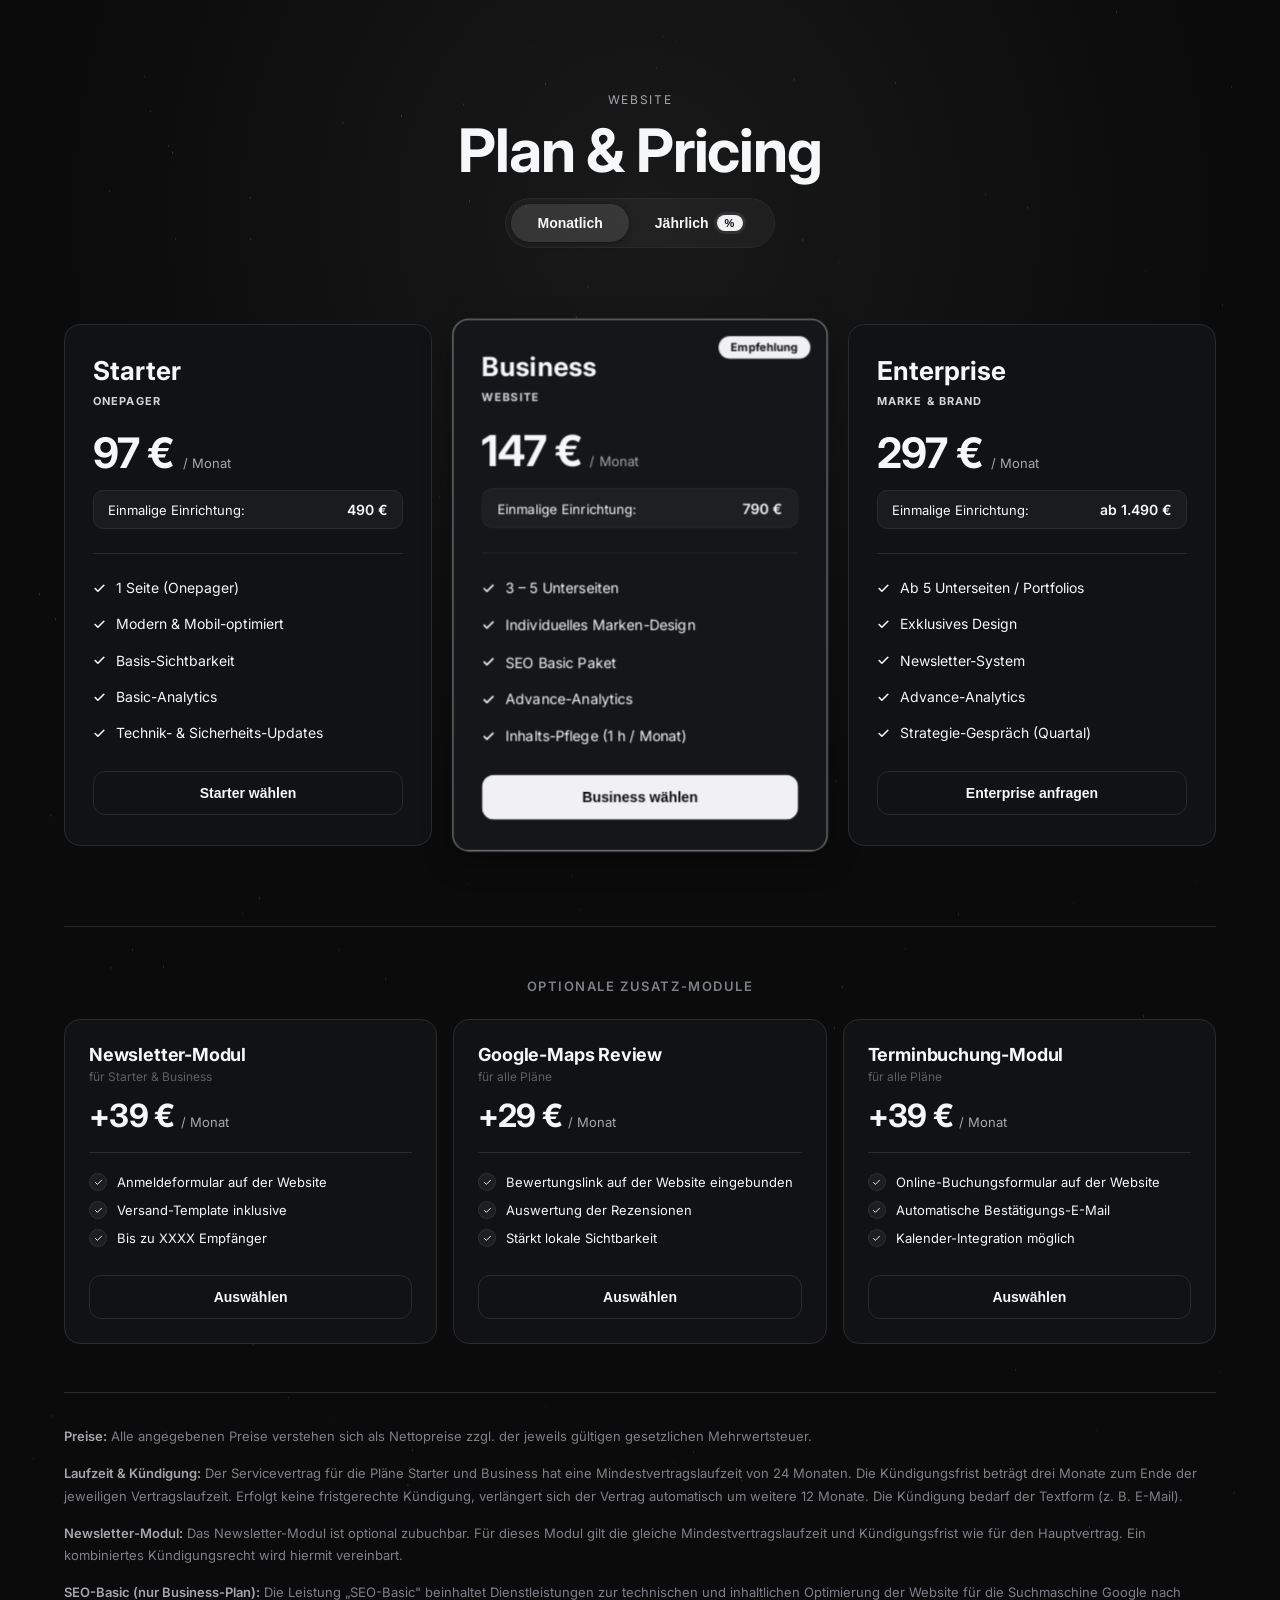
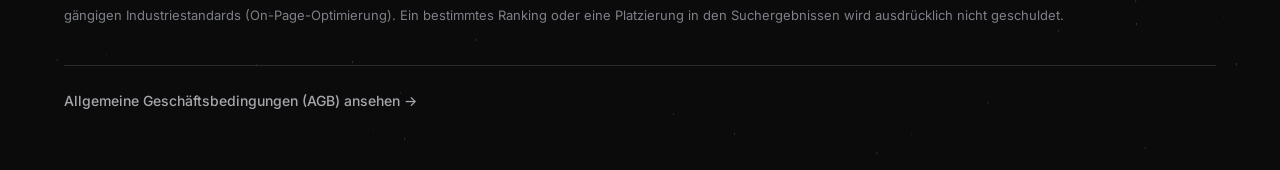
==== index.html @ 1e6f7381 "Preise auf 97/147/297 EUR angepasst (Jaehrlich = x11)" ====
<!DOCTYPE html>
<html lang="de">

<head>
  <meta charset="UTF-8" />
  <meta name="viewport" content="width=device-width, initial-scale=1.0" />
  <title>Occto – Pricing</title>
  <link rel="preconnect" href="https://fonts.googleapis.com">
  <link rel="preconnect" href="https://fonts.gstatic.com" crossorigin>
  <link href="https://fonts.googleapis.com/css2?family=Inter:wght@400;500;600;700&display=swap" rel="stylesheet">
  <style>
    :root {
      --bg: #0b0b0c;
      --text: #f6f7f8;
      --muted: #a6a7ac;
      --border: #2a2a2e;
      --card: #111214;
      --card-muted: #0f1012;
      --card-pop: #15161a;
      --accent-line: #27272a;
      --glow: rgba(255, 255, 255, 0.08);
      --btn-primary-bg: #f1f1f3;
      --btn-primary-fg: #0c0c0d;
      --btn-ghost-border: #2a2a2e;
      --btn-ghost-hover: rgba(255, 255, 255, 0.04);
    }

    * {
      box-sizing: border-box
    }

    html,
    body {
      margin: 0;
      min-height: 100%;
      background: var(--bg);
      color: var(--text);
      font-family: "Inter", -apple-system, BlinkMacSystemFont, sans-serif;
      overflow-x: hidden;
      scrollbar-gutter: stable both-edges;
      color-scheme: dark
    }

    section[data-locked] {
      position: relative;
      width: 100%;
      min-height: 100vh;
      overflow: hidden
    }

    .vignette {
      position: absolute;
      inset: 0;
      pointer-events: none;
      background: radial-gradient(80% 60% at 50% 12%, rgba(255, 255, 255, .06), transparent 60%)
    }

    .accent-lines {
      position: absolute;
      inset: 0;
      pointer-events: none;
      opacity: .7
    }

    .accent-lines .hline,
    .accent-lines .vline {
      position: absolute;
      background: var(--accent-line);
      animation-fill-mode: forwards
    }

    .accent-lines .hline {
      left: 0;
      right: 0;
      height: 1px;
      transform: scaleX(0);
      transform-origin: 50% 50%
    }

    .accent-lines .vline {
      top: 0;
      bottom: 0;
      width: 1px;
      transform: scaleY(0);
      transform-origin: 50% 0%
    }

    .is-ready .accent-lines .hline:nth-of-type(1) {
      top: 18%;
      animation: drawX .6s ease .08s forwards
    }

    .is-ready .accent-lines .hline:nth-of-type(2) {
      top: 50%;
      animation: drawX .6s ease .16s forwards
    }

    .is-ready .accent-lines .hline:nth-of-type(3) {
      top: 82%;
      animation: drawX .6s ease .24s forwards
    }

    .is-ready .accent-lines .vline:nth-of-type(1) {
      left: 18%;
      animation: drawY .7s ease .20s forwards
    }

    .is-ready .accent-lines .vline:nth-of-type(2) {
      left: 50%;
      animation: drawY .7s ease .28s forwards
    }

    .is-ready .accent-lines .vline:nth-of-type(3) {
      left: 82%;
      animation: drawY .7s ease .36s forwards
    }

    @keyframes drawX {
      to {
        transform: scaleX(1)
      }
    }

    @keyframes drawY {
      to {
        transform: scaleY(1)
      }
    }

    canvas.particles {
      position: absolute;
      inset: 0;
      width: 100%;
      height: 100%;
      opacity: .5;
      pointer-events: none
    }

    .container {
      position: relative;
      max-width: 1200px;
      margin: 0 auto;
      padding: 80px 24px 60px
    }

    .head {
      text-align: center;
      max-width: 760px;
      margin: 0 auto 48px
    }

    .kicker,
    .title,
    .subtitle,
    .toggle-wrap {
      opacity: 0;
      transform: translateY(8px)
    }

    .is-ready .kicker {
      animation: kIn .5s ease .08s forwards;
      letter-spacing: .22em
    }

    .is-ready .title {
      animation: tIn .6s cubic-bezier(.22, 1, .36, 1) .16s forwards
    }

    .is-ready .subtitle {
      animation: sIn .6s ease .26s forwards
    }

    .is-ready .toggle-wrap {
      animation: sIn .6s ease .32s forwards
    }

    @keyframes kIn {
      to {
        opacity: .9;
        transform: none;
        letter-spacing: .14em
      }
    }

    @keyframes tIn {
      to {
        opacity: 1;
        transform: none
      }
    }

    @keyframes sIn {
      to {
        opacity: 1;
        transform: none
      }
    }

    .kicker {
      font-size: 12px;
      text-transform: uppercase;
      letter-spacing: .14em;
      color: #b5b6bb;
      margin-bottom: 12px
    }

    .title {
      font-size: clamp(36px, 5vw, 60px);
      font-weight: 700;
      letter-spacing: -.02em;
      line-height: 1.05;
      margin: 0 0 16px
    }

    .title-dim {
      color: #4a4b52
    }

    .subtitle {
      font-size: 18px;
      color: var(--muted);
      margin: 0 0 24px
    }

    /* Toggle group with savings hint */
    .toggle-group {
      display: inline-flex;
      flex-direction: column;
      align-items: center;
      gap: 10px
    }

    .toggle {
      display: inline-flex;
      align-items: center;
      border-radius: 9999px;
      padding: 5px;
      background: rgba(255, 255, 255, .04);
      border: 1px solid var(--border);
      position: relative
    }

    .toggle button {
      position: relative;
      padding: 11px 26px;
      border-radius: 9999px;
      font-size: 14px;
      font-weight: 600;
      border: 0;
      cursor: pointer;
      color: var(--text);
      background: transparent;
      transition: background .2s ease, color .2s ease, box-shadow .2s ease;
      display: inline-flex;
      align-items: center;
      gap: 8px
    }

    .toggle button.active {
      background: rgba(255, 255, 255, .10);
      color: var(--text);
      box-shadow: 0 1px 6px rgba(0, 0, 0, .35)
    }

    .toggle button .save-pill {
      display: inline-flex;
      align-items: center;
      gap: 4px;
      background: #f1f1f3;
      color: #0c0c0d;
      border-radius: 9999px;
      padding: 2px 8px;
      font-size: 11px;
      font-weight: 700;
      letter-spacing: .02em;
      box-shadow: 0 0 0 3px rgba(255, 255, 255, .08)
    }

    .save-line {
      font-size: 13px;
      color: #b5b6bb;
      min-height: 18px;
      transition: opacity .2s
    }

    .save-line b {
      color: #f6f7f8;
      font-weight: 700
    }

    .grid {
      display: grid;
      grid-template-columns: 1fr;
      gap: 24px;
      max-width: 1200px;
      margin: 0 auto
    }

    @media(min-width:900px) {
      .grid {
        grid-template-columns: repeat(3, 1fr)
      }
    }

    .card {
      position: relative;
      background: var(--card);
      border: 1px solid var(--border);
      border-radius: 16px;
      padding: 30px 28px;
      opacity: 0;
      transform: translateY(12px);
      display: flex;
      flex-direction: column
    }

    .is-ready .card {
      animation: fadeUp .6s ease forwards
    }

    @keyframes fadeUp {
      to {
        opacity: 1;
        transform: translateY(0)
      }
    }

    .card.pop {
      background: var(--card-pop);
      border-color: rgba(255, 255, 255, .55);
      transform: scale(1.02);
      box-shadow: 0 10px 30px rgba(0, 0, 0, .35);
      backdrop-filter: blur(6px);
      transition: transform .2s ease, border-color .2s ease, box-shadow .2s ease
    }

    .card.pop:hover {
      transform: scale(1.05);
      border-color: rgba(255, 255, 255, .8);
      box-shadow: 0 20px 56px rgba(0, 0, 0, .5), 0 0 0 1px rgba(255, 255, 255, .08)
    }

    .card.pop.is-anim {
      animation: fadeUpPop .6s ease forwards
    }

    @keyframes fadeUpPop {
      to {
        opacity: 1;
        transform: translateY(0) scale(1.02)
      }
    }

    .badge {
      position: absolute;
      top: 16px;
      right: 16px;
      background: #f1f1f3;
      border: none;
      border-radius: 9999px;
      padding: 4px 12px;
      font-size: 11px;
      font-weight: 700;
      color: #0c0c0d;
      display: flex;
      align-items: center;
      gap: 6px
    }

    .badge .dot {
      display: inline-block;
      width: 5px;
      height: 5px;
      border-radius: 50%;
      background: #0c0c0d;
      opacity: .5;
      animation: pulse 1.6s infinite
    }

    @keyframes pulse {
      50% {
        opacity: .4
      }
    }

    .plan-name {
      font-size: 26px;
      font-weight: 700;
      margin: 0 0 8px;
      color: var(--text)
    }

    .plan-concept {
      display: inline-block;
      font-size: 11px;
      font-weight: 700;
      text-transform: uppercase;
      letter-spacing: .1em;
      color: #d4d5da;
      margin: 0 0 24px
    }

    .price-row {
      display: flex;
      align-items: baseline;
      gap: 8px;
      flex-wrap: wrap
    }

    .price {
      font-size: 42px;
      font-weight: 700;
      color: var(--text);
      line-height: 1;
      letter-spacing: -.02em
    }

    .price-unit {
      font-size: 13px;
      color: var(--muted)
    }

    .savings {
      display: inline-flex;
      align-items: center;
      gap: 7px;
      font-size: 12px;
      font-weight: 700;
      color: #e6e7ea;
      background: rgba(255, 255, 255, .06);
      border: 1px solid rgba(255, 255, 255, .12);
      border-radius: 9999px;
      padding: 0 12px;
      height: 0;
      overflow: hidden;
      margin-top: 0;
      opacity: 0;
      letter-spacing: .01em;
      transition: opacity .25s ease, height .25s ease, margin-top .25s ease, padding .25s ease
    }

    .savings.show {
      height: 30px;
      margin-top: 10px;
      padding: 5px 12px;
      opacity: 1
    }

    .savings .savings-dot {
      width: 5px;
      height: 5px;
      border-radius: 50%;
      background: rgba(255, 255, 255, .6);
      flex-shrink: 0
    }

    .setup {
      margin-top: 14px;
      display: inline-flex;
      align-items: center;
      justify-content: space-between;
      width: 100%;
      background: rgba(255, 255, 255, .04);
      border: 1px solid var(--border);
      border-radius: 10px;
      padding: 10px 14px;
      font-size: 13px;
      color: var(--text)
    }

    .setup b {
      color: var(--text);
      font-weight: 600;
      font-size: 14px
    }

    .divider {
      height: 1px;
      background: var(--border);
      margin: 24px 0
    }

    /* Cleaner, more readable bullets */
    .feat {
      list-style: none;
      padding: 0;
      margin: 0 0 28px;
      display: flex;
      flex-direction: column;
      gap: 16px
    }

    .feat li {
      display: flex;
      align-items: center;
      gap: 10px
    }

    .feat .check {
      display: inline-flex;
      align-items: center;
      justify-content: center;
      color: #f6f7f8;
      flex-shrink: 0
    }

    .feat .check svg {
      width: 13px;
      height: 13px
    }

    .feat .label {
      display: none
    }

    .feat .value {
      font-size: 14px;
      line-height: 1.45;
      color: var(--text);
      font-weight: 400
    }

    .btn {
      display: inline-flex;
      align-items: center;
      justify-content: center;
      gap: 8px;
      width: 100%;
      padding: 13px 18px;
      border-radius: 12px;
      font-weight: 600;
      font-size: 14px;
      cursor: pointer;
      transition: filter .15s ease, background .2s ease, transform .15s ease;
      border: 1px solid transparent;
      text-decoration: none;
      margin-top: auto
    }

    .btn-primary {
      background: var(--btn-primary-bg);
      color: var(--btn-primary-fg)
    }

    .btn-primary:hover {
      filter: brightness(.95)
    }

    .btn-ghost {
      background: transparent;
      color: var(--text);
      border-color: var(--btn-ghost-border)
    }

    .btn-ghost:hover {
      background: var(--btn-ghost-hover)
    }

    .btn:active {
      transform: translateY(1px)
    }

    .section-divider {
      border: none;
      border-top: 1px solid var(--border);
      margin: 80px 0 0
    }

    /* Add-ons */
    .addons {
      margin-top: 48px
    }

    .addons-header {
      text-align: center;
      margin-bottom: 24px
    }

    .addons-eyebrow {
      display: inline-flex;
      align-items: center;
      gap: 6px;
      font-size: 13px;
      text-transform: uppercase;
      letter-spacing: .12em;
      color: #7e8087;
      font-weight: 600
    }

    .addons-eyebrow .pulse {
      width: 4px;
      height: 4px;
      border-radius: 9999px;
      background: rgba(255, 255, 255, .4);
      animation: pulse 1.8s infinite
    }

    .addons-grid {
      display: grid;
      grid-template-columns: 1fr;
      gap: 16px
    }

    @media(min-width: 760px) {
      .addons-grid {
        grid-template-columns: repeat(3, 1fr)
      }
    }

    .addon-card {
      background: var(--card);
      border: 1px solid var(--border);
      border-radius: 16px;
      padding: 24px 24px;
      display: flex;
      flex-direction: column
    }

    .addon-name {
      font-size: 18px;
      font-weight: 700;
      letter-spacing: -.01em;
      margin: 0 0 4px;
      color: var(--text)
    }

    .addon-avail {
      font-size: 12px;
      color: #5e5f65;
      margin: 0 0 16px
    }

    .addon-price-row {
      display: flex;
      align-items: baseline;
      gap: 6px
    }

    .addon-amt {
      font-size: 32px;
      font-weight: 700;
      color: var(--text);
      letter-spacing: -.02em;
      line-height: 1
    }

    .addon-per {
      font-size: 13px;
      color: var(--muted)
    }

    .addon-divider {
      height: 1px;
      background: var(--border);
      margin: 20px 0
    }

    .addon-card .btn {
      margin-top: 28px
    }

    .addon-feat {
      list-style: none;
      padding: 0;
      margin: 0;
      display: flex;
      flex-direction: column;
      gap: 10px
    }

    .addon-feat li {
      display: flex;
      align-items: center;
      gap: 10px;
      font-size: 13px;
      color: var(--text)
    }

    .addon-feat li::before {
      content: "";
      display: inline-block;
      width: 16px;
      height: 16px;
      flex-shrink: 0;
      background: rgba(255, 255, 255, .05);
      border: 1px solid rgba(255, 255, 255, .08);
      border-radius: 50%;
      background-image: url("data:image/svg+xml,%3Csvg xmlns='http://www.w3.org/2000/svg' viewBox='0 0 24 24' fill='none' stroke='%23f6f7f8' stroke-width='2.5' stroke-linecap='round' stroke-linejoin='round'%3E%3Cpolyline points='20 6 9 17 4 12'/%3E%3C/svg%3E");
      background-size: 9px;
      background-repeat: no-repeat;
      background-position: center
    }

    .legal {
      margin-top: 48px;
      border-top: 1px solid var(--border);
      padding-top: 32px;
      display: flex;
      flex-direction: column;
      gap: 14px
    }

    .legal p {
      margin: 0;
      font-size: 13px;
      line-height: 1.75;
      color: #7e8087
    }

    .legal p b {
      color: #a6a7ac;
      font-weight: 600
    }

    .legal-footer {
      margin-top: 24px;
      padding-top: 24px;
      border-top: 1px solid var(--border)
    }

    .legal-footer a {
      display: inline-flex;
      align-items: center;
      gap: 6px;
      font-size: 14px;
      font-weight: 500;
      color: #a6a7ac;
      text-decoration: none;
      transition: color .15s ease
    }

    .legal-footer a:hover {
      color: var(--text)
    }

    /* ── Mobile ──────────────────────────────────────────── */
    @media(max-width: 640px) {

      html,
      body {
        scrollbar-gutter: auto
      }

      .container {
        padding: 40px 16px 48px
      }

      .head {
        margin-bottom: 28px
      }

      .title {
        font-size: 32px
      }

      .subtitle {
        font-size: 15px
      }

      .toggle {
        width: 100%
      }

      .toggle button {
        flex: 1;
        justify-content: center;
        padding: 10px 12px;
        font-size: 13px
      }

      .toggle button .save-pill {
        font-size: 10px;
        padding: 2px 6px
      }

      .save-line {
        font-size: 12px
      }

      .accent-lines .vline {
        display: none
      }

      canvas.particles {
        display: none
      }

      .card {
        padding: 22px 18px
      }

      /* Remove scale on mobile – avoids horizontal overflow */
      .card.pop {
        transform: none;
        box-shadow: 0 4px 20px rgba(0, 0, 0, .3)
      }

      .card.pop.is-anim {
        animation-name: fadeUp
      }

      .card.pop:hover {
        transform: none
      }

      .plan-name {
        font-size: 20px
      }

      .price {
        font-size: 34px
      }

      .setup {
        font-size: 12px
      }

      .feat {
        gap: 14px
      }

      .btn {
        padding: 12px 16px;
        font-size: 13px
      }

      .section-divider {
        margin: 56px 0 0
      }

      .addons {
        margin-top: 40px
      }

      .addons-header {
        margin-bottom: 20px
      }

      .addons-eyebrow {
        font-size: 11px
      }

      .addon-card {
        padding: 20px 18px
      }

      .addon-amt {
        font-size: 26px
      }

      .addon-name {
        font-size: 16px
      }

      .addon-feat li {
        font-size: 13px
      }

      .legal {
        margin-top: 40px
      }

      .legal p {
        font-size: 12px;
        line-height: 1.65
      }

      .legal-footer a {
        font-size: 13px
      }
    }
  </style>
</head>

<body>
  <section data-locked id="root">
    <div class="vignette"></div>
    <div class="accent-lines" aria-hidden="true">
    </div>
    <canvas class="particles" id="particles"></canvas>

    <div class="container">
      <div class="head">
        <p class="kicker">Website</p>
        <h1 class="title">Plan &amp; Pricing</h1>
        <div class="toggle-wrap">
          <div class="toggle-group">
            <div class="toggle" role="tablist">
              <button id="btnMonthly" class="active" type="button">Monatlich</button>
              <button id="btnYearly" type="button">
                Jährlich
                <span class="save-pill">%</span>
              </button>
            </div>
            <div class="save-line" id="saveLine">&nbsp;</div>
          </div>
        </div>
      </div>

      <div class="grid" id="grid"></div>

      <hr class="section-divider">

      <div class="addons">
        <div class="addons-header">
          <span class="addons-eyebrow">Optionale Zusatz-Module</span>
        </div>
        <div class="addons-grid">
          <div class="addon-card">
            <h3 class="addon-name">Newsletter-Modul</h3>
            <p class="addon-avail">für Starter &amp; Business</p>
            <div class="addon-price-row">
              <span class="addon-amt">+39 €</span>
              <span class="addon-per">/ Monat</span>
            </div>
            <div class="addon-divider"></div>
            <ul class="addon-feat">
              <li>Anmeldeformular auf der Website</li>
              <li>Versand-Template inklusive</li>
              <li>Bis zu XXXX Empfänger</li>
            </ul>
            <button class="btn btn-ghost" type="button" onclick="window.location.href='mailto:hello@occto.com?subject=Anfrage Newsletter-Modul'">Auswählen</button>
          </div>
          <div class="addon-card">
            <h3 class="addon-name">Google-Maps Review</h3>
            <p class="addon-avail">für alle Pläne</p>
            <div class="addon-price-row">
              <span class="addon-amt">+29 €</span>
              <span class="addon-per">/ Monat</span>
            </div>
            <div class="addon-divider"></div>
            <ul class="addon-feat">
              <li>Bewertungslink auf der Website eingebunden</li>
              <li>Auswertung der Rezensionen</li>
              <li>Stärkt lokale Sichtbarkeit</li>
            </ul>
            <button class="btn btn-ghost" type="button" onclick="window.location.href='mailto:hello@occto.com?subject=Anfrage Google-Maps Review'">Auswählen</button>
          </div>
          <div class="addon-card">
            <h3 class="addon-name">Terminbuchung-Modul</h3>
            <p class="addon-avail">für alle Pläne</p>
            <div class="addon-price-row">
              <span class="addon-amt">+39 €</span>
              <span class="addon-per">/ Monat</span>
            </div>
            <div class="addon-divider"></div>
            <ul class="addon-feat">
              <li>Online-Buchungsformular auf der Website</li>
              <li>Automatische Bestätigungs-E-Mail</li>
              <li>Kalender-Integration möglich</li>
            </ul>
            <button class="btn btn-ghost" type="button" onclick="window.location.href='mailto:hello@occto.com?subject=Anfrage Terminbuchung-Modul'">Auswählen</button>
          </div>
        </div>
      </div>

      <div class="legal">
        <p><b>Preise:</b> Alle angegebenen Preise verstehen sich als Nettopreise zzgl. der jeweils gültigen gesetzlichen
          Mehrwertsteuer.</p>
        <p><b>Laufzeit & Kündigung:</b> Der Servicevertrag für die Pläne Starter und Business hat eine
          Mindestvertragslaufzeit von 24 Monaten. Die Kündigungsfrist beträgt drei Monate zum Ende der jeweiligen
          Vertragslaufzeit. Erfolgt keine fristgerechte Kündigung, verlängert sich der Vertrag automatisch um weitere 12
          Monate. Die Kündigung bedarf der Textform (z.&nbsp;B. E-Mail).</p>

        <p><b>Newsletter-Modul:</b> Das Newsletter-Modul ist optional zubuchbar. Für dieses Modul gilt die gleiche
          Mindestvertragslaufzeit und Kündigungsfrist wie für den Hauptvertrag. Ein kombiniertes Kündigungsrecht wird
          hiermit vereinbart.</p>
        <p><b>SEO-Basic (nur Business-Plan):</b> Die Leistung „SEO-Basic" beinhaltet Dienstleistungen zur technischen
          und inhaltlichen Optimierung der Website für die Suchmaschine Google nach gängigen Industriestandards
          (On-Page-Optimierung). Ein bestimmtes Ranking oder eine Platzierung in den Suchergebnissen wird ausdrücklich
          nicht geschuldet.</p>

        <div class="legal-footer">
          <a href="agb.html">Allgemeine Geschäftsbedingungen (AGB) ansehen &rarr;</a>
        </div>
      </div>
    </div>
  </section>

  <script>
    // CHECK SVG icon
    const ICON_CHECK = '<svg xmlns="http://www.w3.org/2000/svg" viewBox="0 0 24 24" fill="none" stroke="currentColor" stroke-width="3" stroke-linecap="round" stroke-linejoin="round"><polyline points="20 6 9 17 4 12"/></svg>';

    // Yearly = 11 × monthly  →  1 Monat gratis
    const YEAR_MULT = 11;

    const plans = [
      {
        id: "starter",
        name: "Starter",
        concept: "Onepager",
        monthly: 97,
        setup: "490 €",
        features: [
          { label: "Umfang", value: "1 Seite (Onepager)" },
          { label: "Design", value: "Modern & Mobil-optimiert" },
          { label: "Marketing", value: "Basis-Sichtbarkeit" },
          { label: "Analytics", value: "Basic-Analytics" },
          { label: "Service", value: "Technik- & Sicherheits-Updates" },
        ],
        cta: "Starter wählen",
        highlighted: false,
      },
      {
        id: "business",
        name: "Business",
        concept: "Website",
        monthly: 147,
        setup: "790 €",
        features: [
          { label: "Umfang", value: "3 – 5 Unterseiten" },
          { label: "Design", value: "Individuelles Marken-Design" },
          { label: "Marketing", value: "SEO Basic Paket" },
          { label: "Analytics", value: "Advance-Analytics" },
          { label: "Service", value: "Inhalts-Pflege (1 h / Monat)" },
        ],
        cta: "Business wählen",
        highlighted: true,
        badge: "Empfehlung",
      },
      {
        id: "enterprise",
        name: "Enterprise",
        concept: "Marke & Brand",
        monthly: 297,
        setup: "ab 1.490 €",
        features: [
          { label: "Umfang", value: "Ab 5 Unterseiten / Portfolios" },
          { label: "Design", value: "Exklusives Design" },
          { label: "Marketing", value: "Newsletter-System" },
          { label: "Analytics", value: "Advance-Analytics" },
          { label: "Service", value: "Strategie-Gespräch (Quartal)" },
        ],
        cta: "Enterprise anfragen",
      },
    ];

    let isYearly = false;

    const fmtEUR = (n) => new Intl.NumberFormat("de-DE", { style: "currency", currency: "EUR", maximumFractionDigits: 0 }).format(n);

    function render() {
      const grid = document.getElementById("grid");
      grid.innerHTML = "";
      plans.forEach((p, i) => {
        const yearly = p.monthly * YEAR_MULT;
        const price = isYearly ? yearly : p.monthly;
        const unit = isYearly ? "/ Jahr" : "/ Monat";
        const popClass = p.highlighted ? "pop is-anim" : "";
        const badge = p.badge
          ? `<div class="badge">${p.badge}</div>` : "";

        const featHtml = p.features.map(f =>
          `<li>
             <span class="check">${ICON_CHECK}</span>
             <span class="value">${f.value}</span>
           </li>`
        ).join("");

        const btnClass = p.highlighted ? "btn btn-primary" : "btn btn-ghost";
        const savingsHtml = isYearly
          ? `<div class="savings show"><span class="savings-dot"></span>Du sparst ${fmtEUR(p.monthly)} / Jahr</div>`
          : `<div class="savings">&nbsp;</div>`;

        const html = `
        <div class="card ${popClass}" style="animation-delay:${0.32 + i * 0.08}s">
          ${badge}
          <h3 class="plan-name">${p.name}</h3>
          <p class="plan-concept">${p.concept}</p>

          <div class="price-row">
            <span class="price">${fmtEUR(price)}</span>
            <span class="price-unit">${unit}</span>
          </div>
          ${savingsHtml}
          <div class="setup">Einmalige Einrichtung: <b>${p.setup}</b></div>

          <div class="divider"></div>

          <ul class="feat">${featHtml}</ul>

          <button class="${btnClass}" type="button" onclick="window.location.href='mailto:hello@occto.com?subject=Anfrage Paket ${p.name}'">
            ${p.cta}
          </button>
        </div>`;
        grid.insertAdjacentHTML("beforeend", html);
      });

      // Update savings line under toggle
      const line = document.getElementById("saveLine");
      line.innerHTML = isYearly
        ? `Bei jährlicher Zahlung: <b>1 Monat gratis</b> in jedem Paket inklusive`
        : `&nbsp;`;
    }

    const btnM = document.getElementById("btnMonthly");
    const btnY = document.getElementById("btnYearly");
    btnM.addEventListener("click", () => { isYearly = false; btnM.classList.add("active"); btnY.classList.remove("active"); render(); });
    btnY.addEventListener("click", () => { isYearly = true; btnY.classList.add("active"); btnM.classList.remove("active"); render(); });

    render();

    // After entrance animation, clear it so CSS hover transform can take over
    document.getElementById("grid").addEventListener("animationend", e => {
      const el = e.target;
      if (el.classList.contains("pop")) {
        el.style.animation = "none";
        el.style.opacity = "1";
      }
    });

    // Reveal animations
    requestAnimationFrame(() => document.getElementById("root").classList.add("is-ready"));

    // Particle background
    (function () {
      const canvas = document.getElementById("particles");
      const ctx = canvas.getContext("2d");
      function size() {
        const r = canvas.parentElement.getBoundingClientRect();
        const dpr = Math.min(window.devicePixelRatio || 1, 2);
        canvas.width = Math.floor(r.width * dpr);
        canvas.height = Math.floor(r.height * dpr);
        canvas.style.width = r.width + "px";
        canvas.style.height = r.height + "px";
        ctx.setTransform(dpr, 0, 0, dpr, 0, 0);
      }
      let parts = [], raf = 0;
      const make = () => ({
        x: Math.random() * canvas.width, y: Math.random() * canvas.height,
        v: Math.random() * 0.25 + 0.05, o: Math.random() * 0.35 + 0.15
      });
      function init() {
        parts = [];
        const w = canvas.width / (window.devicePixelRatio || 1);
        const h = canvas.height / (window.devicePixelRatio || 1);
        const count = Math.floor((w * h) / 12000);
        for (let i = 0; i < count; i++) parts.push(make());
      }
      function draw() {
        const w = canvas.width / (window.devicePixelRatio || 1);
        const h = canvas.height / (window.devicePixelRatio || 1);
        ctx.clearRect(0, 0, w, h);
        parts.forEach(p => {
          p.y -= p.v;
          if (p.y < 0) { p.x = Math.random() * w; p.y = h + Math.random() * 40; p.v = Math.random() * 0.25 + 0.05; p.o = Math.random() * 0.35 + 0.15; }
          ctx.fillStyle = `rgba(240,240,242,${p.o})`;
          ctx.fillRect(p.x, p.y, 0.7, 2.2);
        });
        raf = requestAnimationFrame(draw);
      }
      size(); init(); draw();
      new ResizeObserver(() => { size(); init(); }).observe(document.getElementById("root"));
    })();
  </script>
</body>

</html>
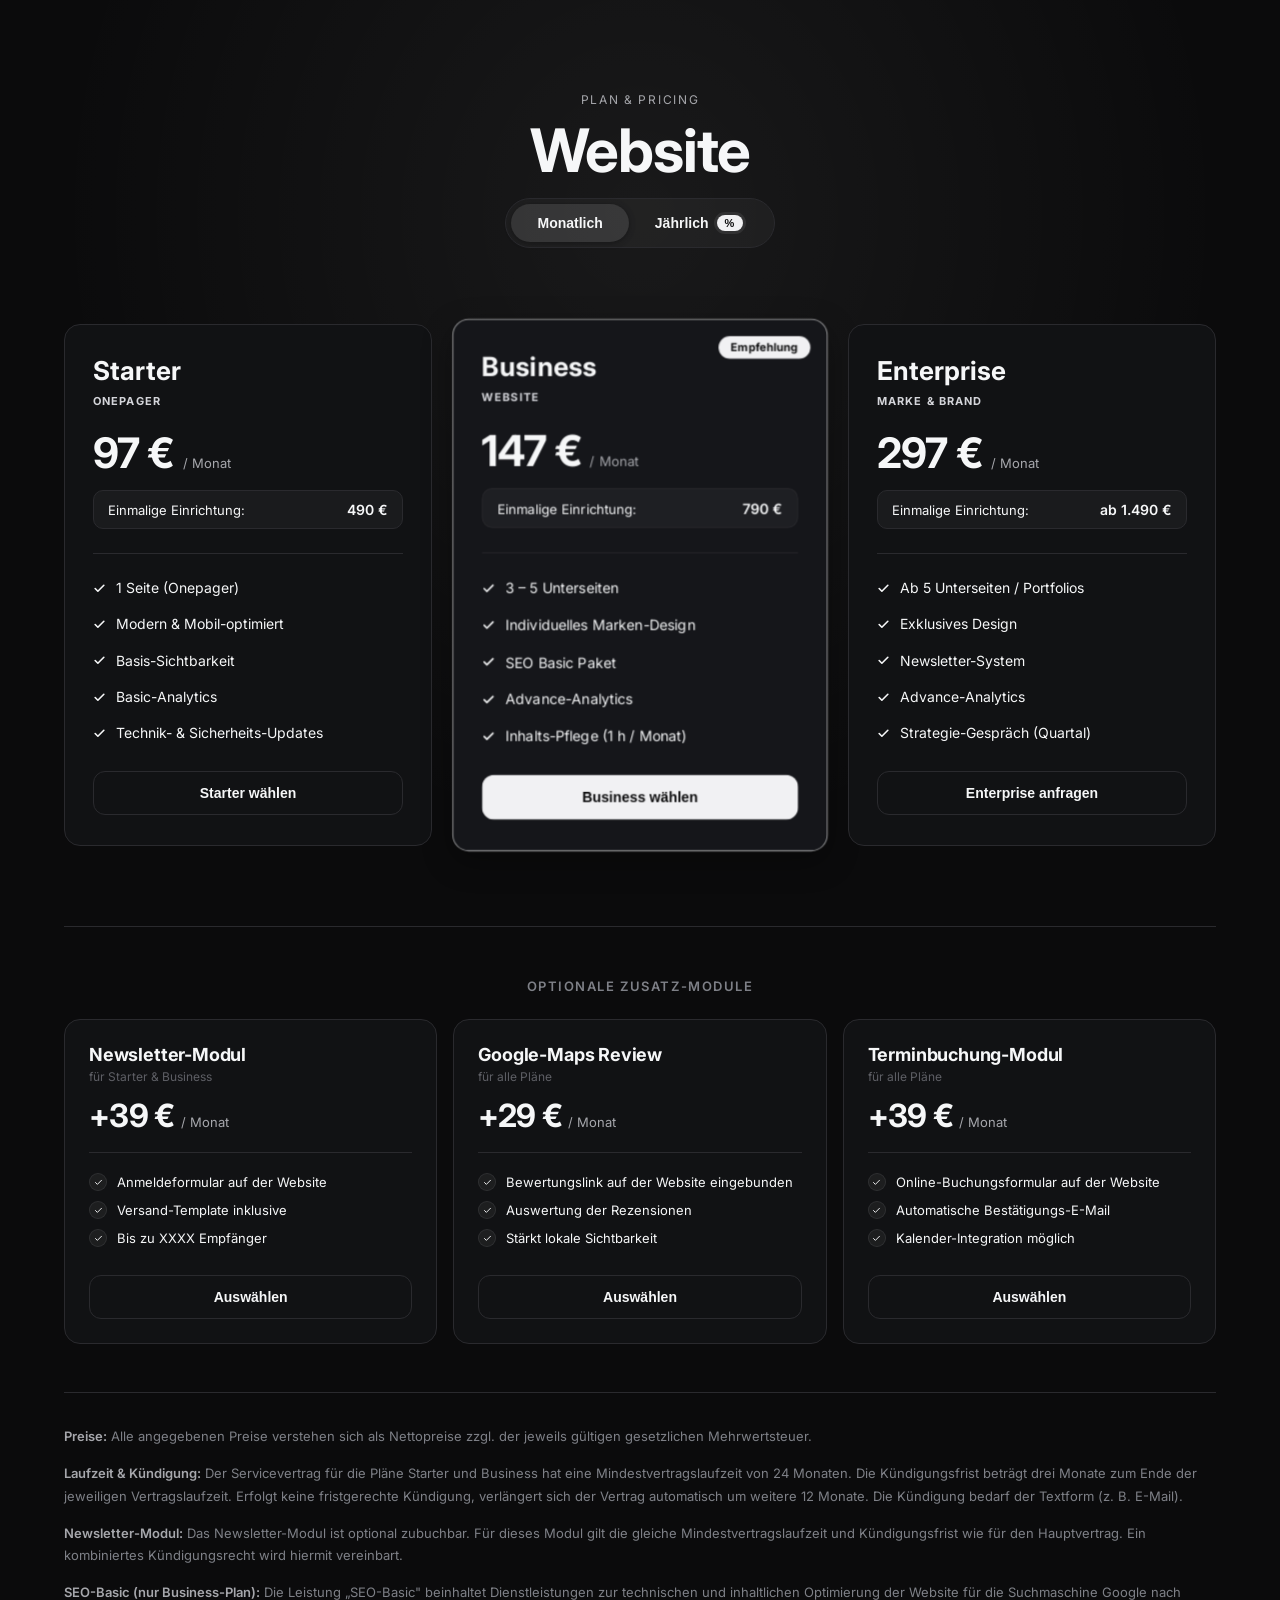
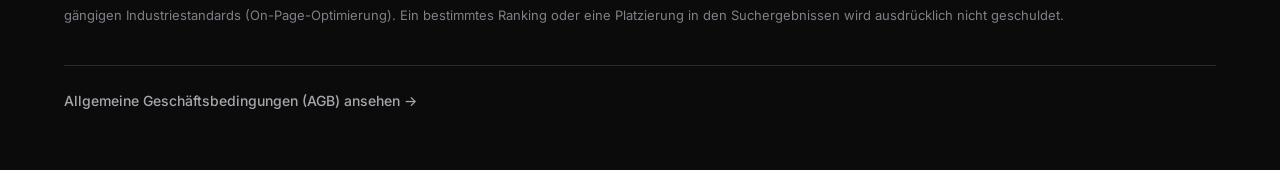
==== commit 2c3d990a: "Swap kicker and title in header" ====
--- a/index.html
+++ b/index.html
@@ -881,8 +881,8 @@
 
     <div class="container">
       <div class="head">
-        <p class="kicker">Website</p>
-        <h1 class="title">Plan &amp; Pricing</h1>
+        <p class="kicker">Plan &amp; Pricing</p>
+        <h1 class="title">Website</h1>
         <div class="toggle-wrap">
           <div class="toggle-group">
             <div class="toggle" role="tablist">
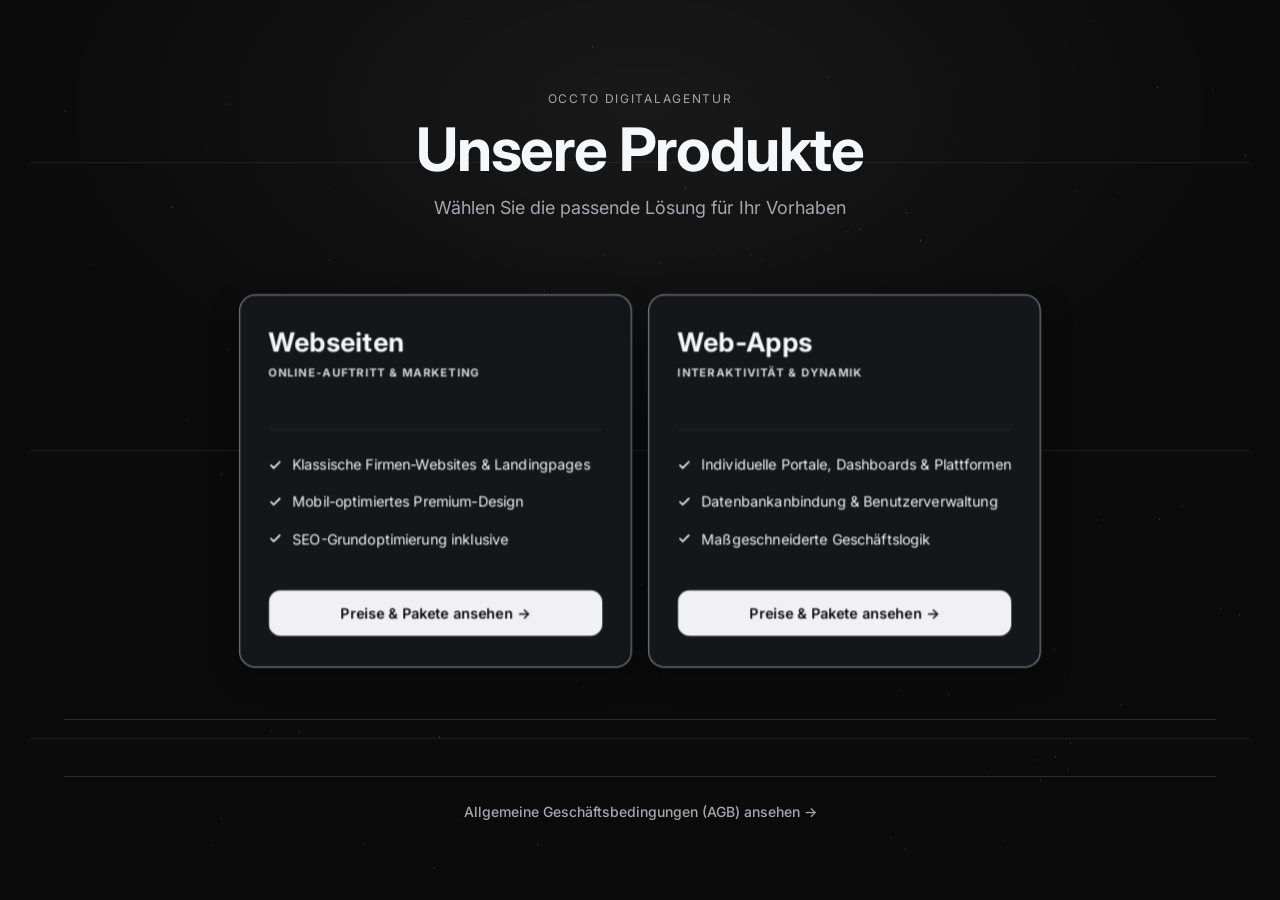
==== commit 3903930b: "Restructure repository for multi-product pricing under shared design" ====
--- a/index.html
+++ b/index.html
@@ -4,869 +4,17 @@
 <head>
   <meta charset="UTF-8" />
   <meta name="viewport" content="width=device-width, initial-scale=1.0" />
-  <title>Occto – Pricing</title>
+  <title>Occto – Unsere Produkte</title>
   <link rel="preconnect" href="https://fonts.googleapis.com">
   <link rel="preconnect" href="https://fonts.gstatic.com" crossorigin>
   <link href="https://fonts.googleapis.com/css2?family=Inter:wght@400;500;600;700&display=swap" rel="stylesheet">
+  <link rel="stylesheet" href="shared-assets/style.css">
   <style>
-    :root {
-      --bg: #0b0b0c;
-      --text: #f6f7f8;
-      --muted: #a6a7ac;
-      --border: #2a2a2e;
-      --card: #111214;
-      --card-muted: #0f1012;
-      --card-pop: #15161a;
-      --accent-line: #27272a;
-      --glow: rgba(255, 255, 255, 0.08);
-      --btn-primary-bg: #f1f1f3;
-      --btn-primary-fg: #0c0c0d;
-      --btn-ghost-border: #2a2a2e;
-      --btn-ghost-hover: rgba(255, 255, 255, 0.04);
-    }
-
-    * {
-      box-sizing: border-box
-    }
-
-    html,
-    body {
-      margin: 0;
-      min-height: 100%;
-      background: var(--bg);
-      color: var(--text);
-      font-family: "Inter", -apple-system, BlinkMacSystemFont, sans-serif;
-      overflow-x: hidden;
-      scrollbar-gutter: stable both-edges;
-      color-scheme: dark
-    }
-
-    section[data-locked] {
-      position: relative;
-      width: 100%;
-      min-height: 100vh;
-      overflow: hidden
-    }
-
-    .vignette {
-      position: absolute;
-      inset: 0;
-      pointer-events: none;
-      background: radial-gradient(80% 60% at 50% 12%, rgba(255, 255, 255, .06), transparent 60%)
-    }
-
-    .accent-lines {
-      position: absolute;
-      inset: 0;
-      pointer-events: none;
-      opacity: .7
-    }
-
-    .accent-lines .hline,
-    .accent-lines .vline {
-      position: absolute;
-      background: var(--accent-line);
-      animation-fill-mode: forwards
-    }
-
-    .accent-lines .hline {
-      left: 0;
-      right: 0;
-      height: 1px;
-      transform: scaleX(0);
-      transform-origin: 50% 50%
-    }
-
-    .accent-lines .vline {
-      top: 0;
-      bottom: 0;
-      width: 1px;
-      transform: scaleY(0);
-      transform-origin: 50% 0%
-    }
-
-    .is-ready .accent-lines .hline:nth-of-type(1) {
-      top: 18%;
-      animation: drawX .6s ease .08s forwards
-    }
-
-    .is-ready .accent-lines .hline:nth-of-type(2) {
-      top: 50%;
-      animation: drawX .6s ease .16s forwards
-    }
-
-    .is-ready .accent-lines .hline:nth-of-type(3) {
-      top: 82%;
-      animation: drawX .6s ease .24s forwards
-    }
-
-    .is-ready .accent-lines .vline:nth-of-type(1) {
-      left: 18%;
-      animation: drawY .7s ease .20s forwards
-    }
-
-    .is-ready .accent-lines .vline:nth-of-type(2) {
-      left: 50%;
-      animation: drawY .7s ease .28s forwards
-    }
-
-    .is-ready .accent-lines .vline:nth-of-type(3) {
-      left: 82%;
-      animation: drawY .7s ease .36s forwards
-    }
-
-    @keyframes drawX {
-      to {
-        transform: scaleX(1)
-      }
-    }
-
-    @keyframes drawY {
-      to {
-        transform: scaleY(1)
-      }
-    }
-
-    canvas.particles {
-      position: absolute;
-      inset: 0;
-      width: 100%;
-      height: 100%;
-      opacity: .5;
-      pointer-events: none
-    }
-
-    .container {
-      position: relative;
-      max-width: 1200px;
-      margin: 0 auto;
-      padding: 80px 24px 60px
-    }
-
-    .head {
-      text-align: center;
-      max-width: 760px;
-      margin: 0 auto 48px
-    }
-
-    .kicker,
-    .title,
-    .subtitle,
-    .toggle-wrap {
-      opacity: 0;
-      transform: translateY(8px)
-    }
-
-    .is-ready .kicker {
-      animation: kIn .5s ease .08s forwards;
-      letter-spacing: .22em
-    }
-
-    .is-ready .title {
-      animation: tIn .6s cubic-bezier(.22, 1, .36, 1) .16s forwards
-    }
-
-    .is-ready .subtitle {
-      animation: sIn .6s ease .26s forwards
-    }
-
-    .is-ready .toggle-wrap {
-      animation: sIn .6s ease .32s forwards
-    }
-
-    @keyframes kIn {
-      to {
-        opacity: .9;
-        transform: none;
-        letter-spacing: .14em
-      }
-    }
-
-    @keyframes tIn {
-      to {
-        opacity: 1;
-        transform: none
-      }
-    }
-
-    @keyframes sIn {
-      to {
-        opacity: 1;
-        transform: none
-      }
-    }
-
-    .kicker {
-      font-size: 12px;
-      text-transform: uppercase;
-      letter-spacing: .14em;
-      color: #b5b6bb;
-      margin-bottom: 12px
-    }
-
-    .title {
-      font-size: clamp(36px, 5vw, 60px);
-      font-weight: 700;
-      letter-spacing: -.02em;
-      line-height: 1.05;
-      margin: 0 0 16px
-    }
-
-    .title-dim {
-      color: #4a4b52
-    }
-
-    .subtitle {
-      font-size: 18px;
-      color: var(--muted);
-      margin: 0 0 24px
-    }
-
-    /* Toggle group with savings hint */
-    .toggle-group {
-      display: inline-flex;
-      flex-direction: column;
-      align-items: center;
-      gap: 10px
-    }
-
-    .toggle {
-      display: inline-flex;
-      align-items: center;
-      border-radius: 9999px;
-      padding: 5px;
-      background: rgba(255, 255, 255, .04);
-      border: 1px solid var(--border);
-      position: relative
-    }
-
-    .toggle button {
-      position: relative;
-      padding: 11px 26px;
-      border-radius: 9999px;
-      font-size: 14px;
-      font-weight: 600;
-      border: 0;
-      cursor: pointer;
-      color: var(--text);
-      background: transparent;
-      transition: background .2s ease, color .2s ease, box-shadow .2s ease;
-      display: inline-flex;
-      align-items: center;
-      gap: 8px
-    }
-
-    .toggle button.active {
-      background: rgba(255, 255, 255, .10);
-      color: var(--text);
-      box-shadow: 0 1px 6px rgba(0, 0, 0, .35)
-    }
-
-    .toggle button .save-pill {
-      display: inline-flex;
-      align-items: center;
-      gap: 4px;
-      background: #f1f1f3;
-      color: #0c0c0d;
-      border-radius: 9999px;
-      padding: 2px 8px;
-      font-size: 11px;
-      font-weight: 700;
-      letter-spacing: .02em;
-      box-shadow: 0 0 0 3px rgba(255, 255, 255, .08)
-    }
-
-    .save-line {
-      font-size: 13px;
-      color: #b5b6bb;
-      min-height: 18px;
-      transition: opacity .2s
-    }
-
-    .save-line b {
-      color: #f6f7f8;
-      font-weight: 700
-    }
-
-    .grid {
-      display: grid;
-      grid-template-columns: 1fr;
-      gap: 24px;
-      max-width: 1200px;
-      margin: 0 auto
-    }
-
-    @media(min-width:900px) {
-      .grid {
-        grid-template-columns: repeat(3, 1fr)
-      }
-    }
-
-    .card {
-      position: relative;
-      background: var(--card);
-      border: 1px solid var(--border);
-      border-radius: 16px;
-      padding: 30px 28px;
-      opacity: 0;
-      transform: translateY(12px);
-      display: flex;
-      flex-direction: column
-    }
-
-    .is-ready .card {
-      animation: fadeUp .6s ease forwards
-    }
-
-    @keyframes fadeUp {
-      to {
-        opacity: 1;
-        transform: translateY(0)
-      }
-    }
-
-    .card.pop {
-      background: var(--card-pop);
-      border-color: rgba(255, 255, 255, .55);
-      transform: scale(1.02);
-      box-shadow: 0 10px 30px rgba(0, 0, 0, .35);
-      backdrop-filter: blur(6px);
-      transition: transform .2s ease, border-color .2s ease, box-shadow .2s ease
-    }
-
-    .card.pop:hover {
-      transform: scale(1.05);
-      border-color: rgba(255, 255, 255, .8);
-      box-shadow: 0 20px 56px rgba(0, 0, 0, .5), 0 0 0 1px rgba(255, 255, 255, .08)
-    }
-
-    .card.pop.is-anim {
-      animation: fadeUpPop .6s ease forwards
-    }
-
-    @keyframes fadeUpPop {
-      to {
-        opacity: 1;
-        transform: translateY(0) scale(1.02)
-      }
-    }
-
-    .badge {
-      position: absolute;
-      top: 16px;
-      right: 16px;
-      background: #f1f1f3;
-      border: none;
-      border-radius: 9999px;
-      padding: 4px 12px;
-      font-size: 11px;
-      font-weight: 700;
-      color: #0c0c0d;
-      display: flex;
-      align-items: center;
-      gap: 6px
-    }
-
-    .badge .dot {
-      display: inline-block;
-      width: 5px;
-      height: 5px;
-      border-radius: 50%;
-      background: #0c0c0d;
-      opacity: .5;
-      animation: pulse 1.6s infinite
-    }
-
-    @keyframes pulse {
-      50% {
-        opacity: .4
-      }
-    }
-
-    .plan-name {
-      font-size: 26px;
-      font-weight: 700;
-      margin: 0 0 8px;
-      color: var(--text)
-    }
-
-    .plan-concept {
-      display: inline-block;
-      font-size: 11px;
-      font-weight: 700;
-      text-transform: uppercase;
-      letter-spacing: .1em;
-      color: #d4d5da;
-      margin: 0 0 24px
-    }
-
-    .price-row {
-      display: flex;
-      align-items: baseline;
-      gap: 8px;
-      flex-wrap: wrap
-    }
-
-    .price {
-      font-size: 42px;
-      font-weight: 700;
-      color: var(--text);
-      line-height: 1;
-      letter-spacing: -.02em
-    }
-
-    .price-unit {
-      font-size: 13px;
-      color: var(--muted)
-    }
-
-    .savings {
-      display: inline-flex;
-      align-items: center;
-      gap: 7px;
-      font-size: 12px;
-      font-weight: 700;
-      color: #e6e7ea;
-      background: rgba(255, 255, 255, .06);
-      border: 1px solid rgba(255, 255, 255, .12);
-      border-radius: 9999px;
-      padding: 0 12px;
-      height: 0;
-      overflow: hidden;
-      margin-top: 0;
-      opacity: 0;
-      letter-spacing: .01em;
-      transition: opacity .25s ease, height .25s ease, margin-top .25s ease, padding .25s ease
-    }
-
-    .savings.show {
-      height: 30px;
-      margin-top: 10px;
-      padding: 5px 12px;
-      opacity: 1
-    }
-
-    .savings .savings-dot {
-      width: 5px;
-      height: 5px;
-      border-radius: 50%;
-      background: rgba(255, 255, 255, .6);
-      flex-shrink: 0
-    }
-
-    .setup {
-      margin-top: 14px;
-      display: inline-flex;
-      align-items: center;
-      justify-content: space-between;
-      width: 100%;
-      background: rgba(255, 255, 255, .04);
-      border: 1px solid var(--border);
-      border-radius: 10px;
-      padding: 10px 14px;
-      font-size: 13px;
-      color: var(--text)
-    }
-
-    .setup b {
-      color: var(--text);
-      font-weight: 600;
-      font-size: 14px
-    }
-
-    .divider {
-      height: 1px;
-      background: var(--border);
-      margin: 24px 0
-    }
-
-    /* Cleaner, more readable bullets */
-    .feat {
-      list-style: none;
-      padding: 0;
-      margin: 0 0 28px;
-      display: flex;
-      flex-direction: column;
-      gap: 16px
-    }
-
-    .feat li {
-      display: flex;
-      align-items: center;
-      gap: 10px
-    }
-
-    .feat .check {
-      display: inline-flex;
-      align-items: center;
-      justify-content: center;
-      color: #f6f7f8;
-      flex-shrink: 0
-    }
-
-    .feat .check svg {
-      width: 13px;
-      height: 13px
-    }
-
-    .feat .label {
-      display: none
-    }
-
-    .feat .value {
-      font-size: 14px;
-      line-height: 1.45;
-      color: var(--text);
-      font-weight: 400
-    }
-
-    .btn {
-      display: inline-flex;
-      align-items: center;
-      justify-content: center;
-      gap: 8px;
-      width: 100%;
-      padding: 13px 18px;
-      border-radius: 12px;
-      font-weight: 600;
-      font-size: 14px;
-      cursor: pointer;
-      transition: filter .15s ease, background .2s ease, transform .15s ease;
-      border: 1px solid transparent;
-      text-decoration: none;
-      margin-top: auto
-    }
-
-    .btn-primary {
-      background: var(--btn-primary-bg);
-      color: var(--btn-primary-fg)
-    }
-
-    .btn-primary:hover {
-      filter: brightness(.95)
-    }
-
-    .btn-ghost {
-      background: transparent;
-      color: var(--text);
-      border-color: var(--btn-ghost-border)
-    }
-
-    .btn-ghost:hover {
-      background: var(--btn-ghost-hover)
-    }
-
-    .btn:active {
-      transform: translateY(1px)
-    }
-
-    .section-divider {
-      border: none;
-      border-top: 1px solid var(--border);
-      margin: 80px 0 0
-    }
-
-    /* Add-ons */
-    .addons {
-      margin-top: 48px
-    }
-
-    .addons-header {
-      text-align: center;
-      margin-bottom: 24px
-    }
-
-    .addons-eyebrow {
-      display: inline-flex;
-      align-items: center;
-      gap: 6px;
-      font-size: 13px;
-      text-transform: uppercase;
-      letter-spacing: .12em;
-      color: #7e8087;
-      font-weight: 600
-    }
-
-    .addons-eyebrow .pulse {
-      width: 4px;
-      height: 4px;
-      border-radius: 9999px;
-      background: rgba(255, 255, 255, .4);
-      animation: pulse 1.8s infinite
-    }
-
-    .addons-grid {
-      display: grid;
-      grid-template-columns: 1fr;
-      gap: 16px
-    }
-
-    @media(min-width: 760px) {
-      .addons-grid {
-        grid-template-columns: repeat(3, 1fr)
-      }
-    }
-
-    .addon-card {
-      background: var(--card);
-      border: 1px solid var(--border);
-      border-radius: 16px;
-      padding: 24px 24px;
-      display: flex;
-      flex-direction: column
-    }
-
-    .addon-name {
-      font-size: 18px;
-      font-weight: 700;
-      letter-spacing: -.01em;
-      margin: 0 0 4px;
-      color: var(--text)
-    }
-
-    .addon-avail {
-      font-size: 12px;
-      color: #5e5f65;
-      margin: 0 0 16px
-    }
-
-    .addon-price-row {
-      display: flex;
-      align-items: baseline;
-      gap: 6px
-    }
-
-    .addon-amt {
-      font-size: 32px;
-      font-weight: 700;
-      color: var(--text);
-      letter-spacing: -.02em;
-      line-height: 1
-    }
-
-    .addon-per {
-      font-size: 13px;
-      color: var(--muted)
-    }
-
-    .addon-divider {
-      height: 1px;
-      background: var(--border);
-      margin: 20px 0
-    }
-
-    .addon-card .btn {
-      margin-top: 28px
-    }
-
-    .addon-feat {
-      list-style: none;
-      padding: 0;
-      margin: 0;
-      display: flex;
-      flex-direction: column;
-      gap: 10px
-    }
-
-    .addon-feat li {
-      display: flex;
-      align-items: center;
-      gap: 10px;
-      font-size: 13px;
-      color: var(--text)
-    }
-
-    .addon-feat li::before {
-      content: "";
-      display: inline-block;
-      width: 16px;
-      height: 16px;
-      flex-shrink: 0;
-      background: rgba(255, 255, 255, .05);
-      border: 1px solid rgba(255, 255, 255, .08);
-      border-radius: 50%;
-      background-image: url("data:image/svg+xml,%3Csvg xmlns='http://www.w3.org/2000/svg' viewBox='0 0 24 24' fill='none' stroke='%23f6f7f8' stroke-width='2.5' stroke-linecap='round' stroke-linejoin='round'%3E%3Cpolyline points='20 6 9 17 4 12'/%3E%3C/svg%3E");
-      background-size: 9px;
-      background-repeat: no-repeat;
-      background-position: center
-    }
-
-    .legal {
-      margin-top: 48px;
-      border-top: 1px solid var(--border);
-      padding-top: 32px;
-      display: flex;
-      flex-direction: column;
-      gap: 14px
-    }
-
-    .legal p {
-      margin: 0;
-      font-size: 13px;
-      line-height: 1.75;
-      color: #7e8087
-    }
-
-    .legal p b {
-      color: #a6a7ac;
-      font-weight: 600
-    }
-
-    .legal-footer {
-      margin-top: 24px;
-      padding-top: 24px;
-      border-top: 1px solid var(--border)
-    }
-
-    .legal-footer a {
-      display: inline-flex;
-      align-items: center;
-      gap: 6px;
-      font-size: 14px;
-      font-weight: 500;
-      color: #a6a7ac;
-      text-decoration: none;
-      transition: color .15s ease
-    }
-
-    .legal-footer a:hover {
-      color: var(--text)
-    }
-
-    /* ── Mobile ──────────────────────────────────────────── */
-    @media(max-width: 640px) {
-
-      html,
-      body {
-        scrollbar-gutter: auto
-      }
-
-      .container {
-        padding: 40px 16px 48px
-      }
-
-      .head {
-        margin-bottom: 28px
-      }
-
-      .title {
-        font-size: 32px
-      }
-
-      .subtitle {
-        font-size: 15px
-      }
-
-      .toggle {
-        width: 100%
-      }
-
-      .toggle button {
-        flex: 1;
-        justify-content: center;
-        padding: 10px 12px;
-        font-size: 13px
-      }
-
-      .toggle button .save-pill {
-        font-size: 10px;
-        padding: 2px 6px
-      }
-
-      .save-line {
-        font-size: 12px
-      }
-
-      .accent-lines .vline {
-        display: none
-      }
-
-      canvas.particles {
-        display: none
-      }
-
-      .card {
-        padding: 22px 18px
-      }
-
-      /* Remove scale on mobile – avoids horizontal overflow */
-      .card.pop {
-        transform: none;
-        box-shadow: 0 4px 20px rgba(0, 0, 0, .3)
-      }
-
-      .card.pop.is-anim {
-        animation-name: fadeUp
-      }
-
-      .card.pop:hover {
-        transform: none
-      }
-
-      .plan-name {
-        font-size: 20px
-      }
-
-      .price {
-        font-size: 34px
-      }
-
-      .setup {
-        font-size: 12px
-      }
-
-      .feat {
-        gap: 14px
-      }
-
-      .btn {
-        padding: 12px 16px;
-        font-size: 13px
-      }
-
-      .section-divider {
-        margin: 56px 0 0
-      }
-
-      .addons {
-        margin-top: 40px
-      }
-
-      .addons-header {
-        margin-bottom: 20px
-      }
-
-      .addons-eyebrow {
-        font-size: 11px
-      }
-
-      .addon-card {
-        padding: 20px 18px
-      }
-
-      .addon-amt {
-        font-size: 26px
-      }
-
-      .addon-name {
-        font-size: 16px
-      }
-
-      .addon-feat li {
-        font-size: 13px
-      }
-
-      .legal {
-        margin-top: 40px
-      }
-
-      .legal p {
-        font-size: 12px;
-        line-height: 1.65
-      }
-
-      .legal-footer a {
-        font-size: 13px
+    /* Custom spacing for 2-column product layout on desktop */
+    @media(min-width: 900px) {
+      .product-grid {
+        grid-template-columns: repeat(2, 1fr) !important;
+        max-width: 860px !important;
       }
     }
   </style>
@@ -876,101 +24,94 @@
   <section data-locked id="root">
     <div class="vignette"></div>
     <div class="accent-lines" aria-hidden="true">
+      <div class="hline"></div>
+      <div class="hline"></div>
+      <div class="hline"></div>
+      <div class="vline"></div>
+      <div class="vline"></div>
+      <div class="vline"></div>
     </div>
     <canvas class="particles" id="particles"></canvas>
 
-    <div class="container">
-      <div class="head">
-        <p class="kicker">Plan &amp; Pricing</p>
-        <h1 class="title">Website</h1>
-        <div class="toggle-wrap">
-          <div class="toggle-group">
-            <div class="toggle" role="tablist">
-              <button id="btnMonthly" class="active" type="button">Monatlich</button>
-              <button id="btnYearly" type="button">
-                Jährlich
-                <span class="save-pill">%</span>
-              </button>
-            </div>
-            <div class="save-line" id="saveLine">&nbsp;</div>
-          </div>
+    <div class="container" style="display: flex; flex-direction: column; min-height: 100vh; justify-content: center; padding: 40px 24px;">
+      <div class="head" style="margin-bottom: 56px;">
+        <p class="kicker">Occto Digitalagentur</p>
+        <h1 class="title">Unsere Produkte</h1>
+        <p class="subtitle" style="opacity: 0; transform: translateY(8px); animation: sIn .6s ease .26s forwards;">
+          Wählen Sie die passende Lösung für Ihr Vorhaben
+        </p>
+      </div>
+
+      <div class="grid product-grid" id="grid">
+        <!-- Webseiten Teaser -->
+        <div class="card pop is-anim" style="animation-delay: 0.32s; display: flex; flex-direction: column;">
+          <h3 class="plan-name">Webseiten</h3>
+          <p class="plan-concept">Online-Auftritt &amp; Marketing</p>
+          
+          <div class="divider"></div>
+          
+          <ul class="feat" style="margin-bottom: 40px;">
+            <li>
+              <span class="check">
+                <svg xmlns="http://www.w3.org/2000/svg" viewBox="0 0 24 24" fill="none" stroke="currentColor" stroke-width="3" stroke-linecap="round" stroke-linejoin="round" style="width: 13px; height: 13px;"><polyline points="20 6 9 17 4 12"/></svg>
+              </span>
+              <span class="value">Klassische Firmen-Websites &amp; Landingpages</span>
+            </li>
+            <li>
+              <span class="check">
+                <svg xmlns="http://www.w3.org/2000/svg" viewBox="0 0 24 24" fill="none" stroke="currentColor" stroke-width="3" stroke-linecap="round" stroke-linejoin="round" style="width: 13px; height: 13px;"><polyline points="20 6 9 17 4 12"/></svg>
+              </span>
+              <span class="value">Mobil-optimiertes Premium-Design</span>
+            </li>
+            <li>
+              <span class="check">
+                <svg xmlns="http://www.w3.org/2000/svg" viewBox="0 0 24 24" fill="none" stroke="currentColor" stroke-width="3" stroke-linecap="round" stroke-linejoin="round" style="width: 13px; height: 13px;"><polyline points="20 6 9 17 4 12"/></svg>
+              </span>
+              <span class="value">SEO-Grundoptimierung inklusive</span>
+            </li>
+          </ul>
+
+          <a href="./product-website/" class="btn btn-primary">
+            Preise &amp; Pakete ansehen &rarr;
+          </a>
+        </div>
+
+        <!-- Web-Apps Teaser -->
+        <div class="card pop is-anim" style="animation-delay: 0.4s; display: flex; flex-direction: column;">
+          <h3 class="plan-name">Web-Apps</h3>
+          <p class="plan-concept">Interaktivität &amp; Dynamik</p>
+          
+          <div class="divider"></div>
+          
+          <ul class="feat" style="margin-bottom: 40px;">
+            <li>
+              <span class="check">
+                <svg xmlns="http://www.w3.org/2000/svg" viewBox="0 0 24 24" fill="none" stroke="currentColor" stroke-width="3" stroke-linecap="round" stroke-linejoin="round" style="width: 13px; height: 13px;"><polyline points="20 6 9 17 4 12"/></svg>
+              </span>
+              <span class="value">Individuelle Portale, Dashboards &amp; Plattformen</span>
+            </li>
+            <li>
+              <span class="check">
+                <svg xmlns="http://www.w3.org/2000/svg" viewBox="0 0 24 24" fill="none" stroke="currentColor" stroke-width="3" stroke-linecap="round" stroke-linejoin="round" style="width: 13px; height: 13px;"><polyline points="20 6 9 17 4 12"/></svg>
+              </span>
+              <span class="value">Datenbankanbindung &amp; Benutzerverwaltung</span>
+            </li>
+            <li>
+              <span class="check">
+                <svg xmlns="http://www.w3.org/2000/svg" viewBox="0 0 24 24" fill="none" stroke="currentColor" stroke-width="3" stroke-linecap="round" stroke-linejoin="round" style="width: 13px; height: 13px;"><polyline points="20 6 9 17 4 12"/></svg>
+              </span>
+              <span class="value">Maßgeschneiderte Geschäftslogik</span>
+            </li>
+          </ul>
+
+          <a href="./product-webapp/" class="btn btn-primary">
+            Preise &amp; Pakete ansehen &rarr;
+          </a>
         </div>
       </div>
 
-      <div class="grid" id="grid"></div>
-
-      <hr class="section-divider">
-
-      <div class="addons">
-        <div class="addons-header">
-          <span class="addons-eyebrow">Optionale Zusatz-Module</span>
-        </div>
-        <div class="addons-grid">
-          <div class="addon-card">
-            <h3 class="addon-name">Newsletter-Modul</h3>
-            <p class="addon-avail">für Starter &amp; Business</p>
-            <div class="addon-price-row">
-              <span class="addon-amt">+39 €</span>
-              <span class="addon-per">/ Monat</span>
-            </div>
-            <div class="addon-divider"></div>
-            <ul class="addon-feat">
-              <li>Anmeldeformular auf der Website</li>
-              <li>Versand-Template inklusive</li>
-              <li>Bis zu XXXX Empfänger</li>
-            </ul>
-            <button class="btn btn-ghost" type="button" onclick="window.location.href='mailto:hello@occto.com?subject=Anfrage Newsletter-Modul'">Auswählen</button>
-          </div>
-          <div class="addon-card">
-            <h3 class="addon-name">Google-Maps Review</h3>
-            <p class="addon-avail">für alle Pläne</p>
-            <div class="addon-price-row">
-              <span class="addon-amt">+29 €</span>
-              <span class="addon-per">/ Monat</span>
-            </div>
-            <div class="addon-divider"></div>
-            <ul class="addon-feat">
-              <li>Bewertungslink auf der Website eingebunden</li>
-              <li>Auswertung der Rezensionen</li>
-              <li>Stärkt lokale Sichtbarkeit</li>
-            </ul>
-            <button class="btn btn-ghost" type="button" onclick="window.location.href='mailto:hello@occto.com?subject=Anfrage Google-Maps Review'">Auswählen</button>
-          </div>
-          <div class="addon-card">
-            <h3 class="addon-name">Terminbuchung-Modul</h3>
-            <p class="addon-avail">für alle Pläne</p>
-            <div class="addon-price-row">
-              <span class="addon-amt">+39 €</span>
-              <span class="addon-per">/ Monat</span>
-            </div>
-            <div class="addon-divider"></div>
-            <ul class="addon-feat">
-              <li>Online-Buchungsformular auf der Website</li>
-              <li>Automatische Bestätigungs-E-Mail</li>
-              <li>Kalender-Integration möglich</li>
-            </ul>
-            <button class="btn btn-ghost" type="button" onclick="window.location.href='mailto:hello@occto.com?subject=Anfrage Terminbuchung-Modul'">Auswählen</button>
-          </div>
-        </div>
-      </div>
-
-      <div class="legal">
-        <p><b>Preise:</b> Alle angegebenen Preise verstehen sich als Nettopreise zzgl. der jeweils gültigen gesetzlichen
-          Mehrwertsteuer.</p>
-        <p><b>Laufzeit & Kündigung:</b> Der Servicevertrag für die Pläne Starter und Business hat eine
-          Mindestvertragslaufzeit von 24 Monaten. Die Kündigungsfrist beträgt drei Monate zum Ende der jeweiligen
-          Vertragslaufzeit. Erfolgt keine fristgerechte Kündigung, verlängert sich der Vertrag automatisch um weitere 12
-          Monate. Die Kündigung bedarf der Textform (z.&nbsp;B. E-Mail).</p>
-
-        <p><b>Newsletter-Modul:</b> Das Newsletter-Modul ist optional zubuchbar. Für dieses Modul gilt die gleiche
-          Mindestvertragslaufzeit und Kündigungsfrist wie für den Hauptvertrag. Ein kombiniertes Kündigungsrecht wird
-          hiermit vereinbart.</p>
-        <p><b>SEO-Basic (nur Business-Plan):</b> Die Leistung „SEO-Basic" beinhaltet Dienstleistungen zur technischen
-          und inhaltlichen Optimierung der Website für die Suchmaschine Google nach gängigen Industriestandards
-          (On-Page-Optimierung). Ein bestimmtes Ranking oder eine Platzierung in den Suchergebnissen wird ausdrücklich
-          nicht geschuldet.</p>
-
-        <div class="legal-footer">
+      <div class="legal" style="margin-top: 56px;">
+        <div class="legal-footer" style="text-align: center;">
           <a href="agb.html">Allgemeine Geschäftsbedingungen (AGB) ansehen &rarr;</a>
         </div>
       </div>
@@ -978,137 +119,6 @@
   </section>
 
   <script>
-    // CHECK SVG icon
-    const ICON_CHECK = '<svg xmlns="http://www.w3.org/2000/svg" viewBox="0 0 24 24" fill="none" stroke="currentColor" stroke-width="3" stroke-linecap="round" stroke-linejoin="round"><polyline points="20 6 9 17 4 12"/></svg>';
-
-    // Yearly = 11 × monthly  →  1 Monat gratis
-    const YEAR_MULT = 11;
-
-    const plans = [
-      {
-        id: "starter",
-        name: "Starter",
-        concept: "Onepager",
-        monthly: 97,
-        setup: "490 €",
-        features: [
-          { label: "Umfang", value: "1 Seite (Onepager)" },
-          { label: "Design", value: "Modern & Mobil-optimiert" },
-          { label: "Marketing", value: "Basis-Sichtbarkeit" },
-          { label: "Analytics", value: "Basic-Analytics" },
-          { label: "Service", value: "Technik- & Sicherheits-Updates" },
-        ],
-        cta: "Starter wählen",
-        highlighted: false,
-      },
-      {
-        id: "business",
-        name: "Business",
-        concept: "Website",
-        monthly: 147,
-        setup: "790 €",
-        features: [
-          { label: "Umfang", value: "3 – 5 Unterseiten" },
-          { label: "Design", value: "Individuelles Marken-Design" },
-          { label: "Marketing", value: "SEO Basic Paket" },
-          { label: "Analytics", value: "Advance-Analytics" },
-          { label: "Service", value: "Inhalts-Pflege (1 h / Monat)" },
-        ],
-        cta: "Business wählen",
-        highlighted: true,
-        badge: "Empfehlung",
-      },
-      {
-        id: "enterprise",
-        name: "Enterprise",
-        concept: "Marke & Brand",
-        monthly: 297,
-        setup: "ab 1.490 €",
-        features: [
-          { label: "Umfang", value: "Ab 5 Unterseiten / Portfolios" },
-          { label: "Design", value: "Exklusives Design" },
-          { label: "Marketing", value: "Newsletter-System" },
-          { label: "Analytics", value: "Advance-Analytics" },
-          { label: "Service", value: "Strategie-Gespräch (Quartal)" },
-        ],
-        cta: "Enterprise anfragen",
-      },
-    ];
-
-    let isYearly = false;
-
-    const fmtEUR = (n) => new Intl.NumberFormat("de-DE", { style: "currency", currency: "EUR", maximumFractionDigits: 0 }).format(n);
-
-    function render() {
-      const grid = document.getElementById("grid");
-      grid.innerHTML = "";
-      plans.forEach((p, i) => {
-        const yearly = p.monthly * YEAR_MULT;
-        const price = isYearly ? yearly : p.monthly;
-        const unit = isYearly ? "/ Jahr" : "/ Monat";
-        const popClass = p.highlighted ? "pop is-anim" : "";
-        const badge = p.badge
-          ? `<div class="badge">${p.badge}</div>` : "";
-
-        const featHtml = p.features.map(f =>
-          `<li>
-             <span class="check">${ICON_CHECK}</span>
-             <span class="value">${f.value}</span>
-           </li>`
-        ).join("");
-
-        const btnClass = p.highlighted ? "btn btn-primary" : "btn btn-ghost";
-        const savingsHtml = isYearly
-          ? `<div class="savings show"><span class="savings-dot"></span>Du sparst ${fmtEUR(p.monthly)} / Jahr</div>`
-          : `<div class="savings">&nbsp;</div>`;
-
-        const html = `
-        <div class="card ${popClass}" style="animation-delay:${0.32 + i * 0.08}s">
-          ${badge}
-          <h3 class="plan-name">${p.name}</h3>
-          <p class="plan-concept">${p.concept}</p>
-
-          <div class="price-row">
-            <span class="price">${fmtEUR(price)}</span>
-            <span class="price-unit">${unit}</span>
-          </div>
-          ${savingsHtml}
-          <div class="setup">Einmalige Einrichtung: <b>${p.setup}</b></div>
-
-          <div class="divider"></div>
-
-          <ul class="feat">${featHtml}</ul>
-
-          <button class="${btnClass}" type="button" onclick="window.location.href='mailto:hello@occto.com?subject=Anfrage Paket ${p.name}'">
-            ${p.cta}
-          </button>
-        </div>`;
-        grid.insertAdjacentHTML("beforeend", html);
-      });
-
-      // Update savings line under toggle
-      const line = document.getElementById("saveLine");
-      line.innerHTML = isYearly
-        ? `Bei jährlicher Zahlung: <b>1 Monat gratis</b> in jedem Paket inklusive`
-        : `&nbsp;`;
-    }
-
-    const btnM = document.getElementById("btnMonthly");
-    const btnY = document.getElementById("btnYearly");
-    btnM.addEventListener("click", () => { isYearly = false; btnM.classList.add("active"); btnY.classList.remove("active"); render(); });
-    btnY.addEventListener("click", () => { isYearly = true; btnY.classList.add("active"); btnM.classList.remove("active"); render(); });
-
-    render();
-
-    // After entrance animation, clear it so CSS hover transform can take over
-    document.getElementById("grid").addEventListener("animationend", e => {
-      const el = e.target;
-      if (el.classList.contains("pop")) {
-        el.style.animation = "none";
-        el.style.opacity = "1";
-      }
-    });
-
     // Reveal animations
     requestAnimationFrame(() => document.getElementById("root").classList.add("is-ready"));
 
--- a/shared-assets/style.css
+++ b/shared-assets/style.css
@@ -0,0 +1,860 @@
+:root {
+  --bg: #0b0b0c;
+  --text: #f6f7f8;
+  --muted: #a6a7ac;
+  --border: #2a2a2e;
+  --card: #111214;
+  --card-muted: #0f1012;
+  --card-pop: #15161a;
+  --accent-line: #27272a;
+  --glow: rgba(255, 255, 255, 0.08);
+  --btn-primary-bg: #f1f1f3;
+  --btn-primary-fg: #0c0c0d;
+  --btn-ghost-border: #2a2a2e;
+  --btn-ghost-hover: rgba(255, 255, 255, 0.04);
+}
+
+* {
+  box-sizing: border-box
+}
+
+html,
+body {
+  margin: 0;
+  min-height: 100%;
+  background: var(--bg);
+  color: var(--text);
+  font-family: "Inter", -apple-system, BlinkMacSystemFont, sans-serif;
+  overflow-x: hidden;
+  scrollbar-gutter: stable both-edges;
+  color-scheme: dark
+}
+
+section[data-locked] {
+  position: relative;
+  width: 100%;
+  min-height: 100vh;
+  overflow: hidden
+}
+
+.vignette {
+  position: absolute;
+  inset: 0;
+  pointer-events: none;
+  background: radial-gradient(80% 60% at 50% 12%, rgba(255, 255, 255, .06), transparent 60%)
+}
+
+.accent-lines {
+  position: absolute;
+  inset: 0;
+  pointer-events: none;
+  opacity: .7
+}
+
+.accent-lines .hline,
+.accent-lines .vline {
+  position: absolute;
+  background: var(--accent-line);
+  animation-fill-mode: forwards
+}
+
+.accent-lines .hline {
+  left: 0;
+  right: 0;
+  height: 1px;
+  transform: scaleX(0);
+  transform-origin: 50% 50%
+}
+
+.accent-lines .vline {
+  top: 0;
+  bottom: 0;
+  width: 1px;
+  transform: scaleY(0);
+  transform-origin: 50% 0%
+}
+
+.is-ready .accent-lines .hline:nth-of-type(1) {
+  top: 18%;
+  animation: drawX .6s ease .08s forwards
+}
+
+.is-ready .accent-lines .hline:nth-of-type(2) {
+  top: 50%;
+  animation: drawX .6s ease .16s forwards
+}
+
+.is-ready .accent-lines .hline:nth-of-type(3) {
+  top: 82%;
+  animation: drawX .6s ease .24s forwards
+}
+
+.is-ready .accent-lines .vline:nth-of-type(1) {
+  left: 18%;
+  animation: drawY .7s ease .20s forwards
+}
+
+.is-ready .accent-lines .vline:nth-of-type(2) {
+  left: 50%;
+  animation: drawY .7s ease .28s forwards
+}
+
+.is-ready .accent-lines .vline:nth-of-type(3) {
+  left: 82%;
+  animation: drawY .7s ease .36s forwards
+}
+
+@keyframes drawX {
+  to {
+    transform: scaleX(1)
+  }
+}
+
+@keyframes drawY {
+  to {
+    transform: scaleY(1)
+  }
+}
+
+canvas.particles {
+  position: absolute;
+  inset: 0;
+  width: 100%;
+  height: 100%;
+  opacity: .5;
+  pointer-events: none
+}
+
+.container {
+  position: relative;
+  max-width: 1200px;
+  margin: 0 auto;
+  padding: 80px 24px 60px
+}
+
+.head {
+  text-align: center;
+  max-width: 760px;
+  margin: 0 auto 48px
+}
+
+.kicker,
+.title,
+.subtitle,
+.toggle-wrap {
+  opacity: 0;
+  transform: translateY(8px)
+}
+
+.is-ready .kicker {
+  animation: kIn .5s ease .08s forwards;
+  letter-spacing: .22em
+}
+
+.is-ready .title {
+  animation: tIn .6s cubic-bezier(.22, 1, .36, 1) .16s forwards
+}
+
+.is-ready .subtitle {
+  animation: sIn .6s ease .26s forwards
+}
+
+.is-ready .toggle-wrap {
+  animation: sIn .6s ease .32s forwards
+}
+
+@keyframes kIn {
+  to {
+    opacity: .9;
+    transform: none;
+    letter-spacing: .14em
+  }
+}
+
+@keyframes tIn {
+  to {
+    opacity: 1;
+    transform: none
+  }
+}
+
+@keyframes sIn {
+  to {
+    opacity: 1;
+    transform: none
+  }
+}
+
+.kicker {
+  font-size: 12px;
+  text-transform: uppercase;
+  letter-spacing: .14em;
+  color: #b5b6bb;
+  margin-bottom: 12px
+}
+
+.title {
+  font-size: clamp(36px, 5vw, 60px);
+  font-weight: 700;
+  letter-spacing: -.02em;
+  line-height: 1.05;
+  margin: 0 0 16px
+}
+
+.title-dim {
+  color: #4a4b52
+}
+
+.subtitle {
+  font-size: 18px;
+  color: var(--muted);
+  margin: 0 0 24px
+}
+
+/* Toggle group with savings hint */
+.toggle-group {
+  display: inline-flex;
+  flex-direction: column;
+  align-items: center;
+  gap: 10px
+}
+
+.toggle {
+  display: inline-flex;
+  align-items: center;
+  border-radius: 9999px;
+  padding: 5px;
+  background: rgba(255, 255, 255, .04);
+  border: 1px solid var(--border);
+  position: relative
+}
+
+.toggle button {
+  position: relative;
+  padding: 11px 26px;
+  border-radius: 9999px;
+  font-size: 14px;
+  font-weight: 600;
+  border: 0;
+  cursor: pointer;
+  color: var(--text);
+  background: transparent;
+  transition: background .2s ease, color .2s ease, box-shadow .2s ease;
+  display: inline-flex;
+  align-items: center;
+  gap: 8px
+}
+
+.toggle button.active {
+  background: rgba(255, 255, 255, .10);
+  color: var(--text);
+  box-shadow: 0 1px 6px rgba(0, 0, 0, .35)
+}
+
+.toggle button .save-pill {
+  display: inline-flex;
+  align-items: center;
+  gap: 4px;
+  background: #f1f1f3;
+  color: #0c0c0d;
+  border-radius: 9999px;
+  padding: 2px 8px;
+  font-size: 11px;
+  font-weight: 700;
+  letter-spacing: .02em;
+  box-shadow: 0 0 0 3px rgba(255, 255, 255, .08)
+}
+
+.save-line {
+  font-size: 13px;
+  color: #b5b6bb;
+  min-height: 18px;
+  transition: opacity .2s
+}
+
+.save-line b {
+  color: #f6f7f8;
+  font-weight: 700
+}
+
+.grid {
+  display: grid;
+  grid-template-columns: 1fr;
+  gap: 24px;
+  max-width: 1200px;
+  margin: 0 auto
+}
+
+@media(min-width:900px) {
+  .grid {
+    grid-template-columns: repeat(3, 1fr)
+  }
+}
+
+.card {
+  position: relative;
+  background: var(--card);
+  border: 1px solid var(--border);
+  border-radius: 16px;
+  padding: 30px 28px;
+  opacity: 0;
+  transform: translateY(12px);
+  display: flex;
+  flex-direction: column
+}
+
+.is-ready .card {
+  animation: fadeUp .6s ease forwards
+}
+
+@keyframes fadeUp {
+  to {
+    opacity: 1;
+    transform: translateY(0)
+  }
+}
+
+.card.pop {
+  background: var(--card-pop);
+  border-color: rgba(255, 255, 255, .55);
+  transform: scale(1.02);
+  box-shadow: 0 10px 30px rgba(0, 0, 0, .35);
+  backdrop-filter: blur(6px);
+  transition: transform .2s ease, border-color .2s ease, box-shadow .2s ease
+}
+
+.card.pop:hover {
+  transform: scale(1.05);
+  border-color: rgba(255, 255, 255, .8);
+  box-shadow: 0 20px 56px rgba(0, 0, 0, .5), 0 0 0 1px rgba(255, 255, 255, .08)
+}
+
+.card.pop.is-anim {
+  animation: fadeUpPop .6s ease forwards
+}
+
+@keyframes fadeUpPop {
+  to {
+    opacity: 1;
+    transform: translateY(0) scale(1.02)
+  }
+}
+
+.badge {
+  position: absolute;
+  top: 16px;
+  right: 16px;
+  background: #f1f1f3;
+  border: none;
+  border-radius: 9999px;
+  padding: 4px 12px;
+  font-size: 11px;
+  font-weight: 700;
+  color: #0c0c0d;
+  display: flex;
+  align-items: center;
+  gap: 6px
+}
+
+.badge .dot {
+  display: inline-block;
+  width: 5px;
+  height: 5px;
+  border-radius: 50%;
+  background: #0c0c0d;
+  opacity: .5;
+  animation: pulse 1.6s infinite
+}
+
+@keyframes pulse {
+  50% {
+    opacity: .4
+  }
+}
+
+.plan-name {
+  font-size: 26px;
+  font-weight: 700;
+  margin: 0 0 8px;
+  color: var(--text)
+}
+
+.plan-concept {
+  display: inline-block;
+  font-size: 11px;
+  font-weight: 700;
+  text-transform: uppercase;
+  letter-spacing: .1em;
+  color: #d4d5da;
+  margin: 0 0 24px
+}
+
+.price-row {
+  display: flex;
+  align-items: baseline;
+  gap: 8px;
+  flex-wrap: wrap
+}
+
+.price {
+  font-size: 42px;
+  font-weight: 700;
+  color: var(--text);
+  line-height: 1;
+  letter-spacing: -.02em
+}
+
+.price-unit {
+  font-size: 13px;
+  color: var(--muted)
+}
+
+.savings {
+  display: inline-flex;
+  align-items: center;
+  gap: 7px;
+  font-size: 12px;
+  font-weight: 700;
+  color: #e6e7ea;
+  background: rgba(255, 255, 255, .06);
+  border: 1px solid rgba(255, 255, 255, .12);
+  border-radius: 9999px;
+  padding: 0 12px;
+  height: 0;
+  overflow: hidden;
+  margin-top: 0;
+  opacity: 0;
+  letter-spacing: .01em;
+  transition: opacity .25s ease, height .25s ease, margin-top .25s ease, padding .25s ease
+}
+
+.savings.show {
+  height: 30px;
+  margin-top: 10px;
+  padding: 5px 12px;
+  opacity: 1
+}
+
+.savings .savings-dot {
+  width: 5px;
+  height: 5px;
+  border-radius: 50%;
+  background: rgba(255, 255, 255, .6);
+  flex-shrink: 0
+}
+
+.setup {
+  margin-top: 14px;
+  display: inline-flex;
+  align-items: center;
+  justify-content: space-between;
+  width: 100%;
+  background: rgba(255, 255, 255, .04);
+  border: 1px solid var(--border);
+  border-radius: 10px;
+  padding: 10px 14px;
+  font-size: 13px;
+  color: var(--text)
+}
+
+.setup b {
+  color: var(--text);
+  font-weight: 600;
+  font-size: 14px
+}
+
+.divider {
+  height: 1px;
+  background: var(--border);
+  margin: 24px 0
+}
+
+/* Cleaner, more readable bullets */
+.feat {
+  list-style: none;
+  padding: 0;
+  margin: 0 0 28px;
+  display: flex;
+  flex-direction: column;
+  gap: 16px
+}
+
+.feat li {
+  display: flex;
+  align-items: center;
+  gap: 10px
+}
+
+.feat .check {
+  display: inline-flex;
+  align-items: center;
+  justify-content: center;
+  color: #f6f7f8;
+  flex-shrink: 0
+}
+
+.feat .check svg {
+  width: 13px;
+  height: 13px
+}
+
+.feat .label {
+  display: none
+}
+
+.feat .value {
+  font-size: 14px;
+  line-height: 1.45;
+  color: var(--text);
+  font-weight: 400
+}
+
+.btn {
+  display: inline-flex;
+  align-items: center;
+  justify-content: center;
+  gap: 8px;
+  width: 100%;
+  padding: 13px 18px;
+  border-radius: 12px;
+  font-weight: 600;
+  font-size: 14px;
+  cursor: pointer;
+  transition: filter .15s ease, background .2s ease, transform .15s ease;
+  border: 1px solid transparent;
+  text-decoration: none;
+  margin-top: auto
+}
+
+.btn-primary {
+  background: var(--btn-primary-bg);
+  color: var(--btn-primary-fg)
+}
+
+.btn-primary:hover {
+  filter: brightness(.95)
+}
+
+.btn-ghost {
+  background: transparent;
+  color: var(--text);
+  border-color: var(--btn-ghost-border)
+}
+
+.btn-ghost:hover {
+  background: var(--btn-ghost-hover)
+}
+
+.btn:active {
+  transform: translateY(1px)
+}
+
+.section-divider {
+  border: none;
+  border-top: 1px solid var(--border);
+  margin: 80px 0 0
+}
+
+/* Add-ons */
+.addons {
+  margin-top: 48px
+}
+
+.addons-header {
+  text-align: center;
+  margin-bottom: 24px
+}
+
+.addons-eyebrow {
+  display: inline-flex;
+  align-items: center;
+  gap: 6px;
+  font-size: 13px;
+  text-transform: uppercase;
+  letter-spacing: .12em;
+  color: #7e8087;
+  font-weight: 600
+}
+
+.addons-eyebrow .pulse {
+  width: 4px;
+  height: 4px;
+  border-radius: 9999px;
+  background: rgba(255, 255, 255, .4);
+  animation: pulse 1.8s infinite
+}
+
+.addons-grid {
+  display: grid;
+  grid-template-columns: 1fr;
+  gap: 16px
+}
+
+@media(min-width: 760px) {
+  .addons-grid {
+    grid-template-columns: repeat(3, 1fr)
+  }
+}
+
+.addon-card {
+  background: var(--card);
+  border: 1px solid var(--border);
+  border-radius: 16px;
+  padding: 24px 24px;
+  display: flex;
+  flex-direction: column
+}
+
+.addon-name {
+  font-size: 18px;
+  font-weight: 700;
+  letter-spacing: -.01em;
+  margin: 0 0 4px;
+  color: var(--text)
+}
+
+.addon-avail {
+  font-size: 12px;
+  color: #5e5f65;
+  margin: 0 0 16px
+}
+
+.addon-price-row {
+  display: flex;
+  align-items: baseline;
+  gap: 6px
+}
+
+.addon-amt {
+  font-size: 32px;
+  font-weight: 700;
+  color: var(--text);
+  letter-spacing: -.02em;
+  line-height: 1
+}
+
+.addon-per {
+  font-size: 13px;
+  color: var(--muted)
+}
+
+.addon-divider {
+  height: 1px;
+  background: var(--border);
+  margin: 20px 0
+}
+
+.addon-card .btn {
+  margin-top: 28px
+}
+
+.addon-feat {
+  list-style: none;
+  padding: 0;
+  margin: 0;
+  display: flex;
+  flex-direction: column;
+  gap: 10px
+}
+
+.addon-feat li {
+  display: flex;
+  align-items: center;
+  gap: 10px;
+  font-size: 13px;
+  color: var(--text)
+}
+
+.addon-feat li::before {
+  content: "";
+  display: inline-block;
+  width: 16px;
+  height: 16px;
+  flex-shrink: 0;
+  background: rgba(255, 255, 255, .05);
+  border: 1px solid rgba(255, 255, 255, .08);
+  border-radius: 50%;
+  background-image: url("data:image/svg+xml,%3Csvg xmlns='http://www.w3.org/2000/svg' viewBox='0 0 24 24' fill='none' stroke='%23f6f7f8' stroke-width='2.5' stroke-linecap='round' stroke-linejoin='round'%3E%3Cpolyline points='20 6 9 17 4 12'/%3E%3C/svg%3E");
+  background-size: 9px;
+  background-repeat: no-repeat;
+  background-position: center
+}
+
+.legal {
+  margin-top: 48px;
+  border-top: 1px solid var(--border);
+  padding-top: 32px;
+  display: flex;
+  flex-direction: column;
+  gap: 14px
+}
+
+.legal p {
+  margin: 0;
+  font-size: 13px;
+  line-height: 1.75;
+  color: #7e8087
+}
+
+.legal p b {
+  color: #a6a7ac;
+  font-weight: 600
+}
+
+.legal-footer {
+  margin-top: 24px;
+  padding-top: 24px;
+  border-top: 1px solid var(--border)
+}
+
+.legal-footer a {
+  display: inline-flex;
+  align-items: center;
+  gap: 6px;
+  font-size: 14px;
+  font-weight: 500;
+  color: #a6a7ac;
+  text-decoration: none;
+  transition: color .15s ease
+}
+
+.legal-footer a:hover {
+  color: var(--text)
+}
+
+/* ── Mobile ──────────────────────────────────────────── */
+@media(max-width: 640px) {
+
+  html,
+  body {
+    scrollbar-gutter: auto
+  }
+
+  .container {
+    padding: 40px 16px 48px
+  }
+
+  .head {
+    margin-bottom: 28px
+  }
+
+  .title {
+    font-size: 32px
+  }
+
+  .subtitle {
+    font-size: 15px
+  }
+
+  .toggle {
+    width: 100%
+  }
+
+  .toggle button {
+    flex: 1;
+    justify-content: center;
+    padding: 10px 12px;
+    font-size: 13px
+  }
+
+  .toggle button .save-pill {
+    font-size: 10px;
+    padding: 2px 6px
+  }
+
+  .save-line {
+    font-size: 12px
+  }
+
+  .accent-lines .vline {
+    display: none
+  }
+
+  canvas.particles {
+    display: none
+  }
+
+  .card {
+    padding: 22px 18px
+  }
+
+  /* Remove scale on mobile – avoids horizontal overflow */
+  .card.pop {
+    transform: none;
+    box-shadow: 0 4px 20px rgba(0, 0, 0, .3)
+  }
+
+  .card.pop.is-anim {
+    animation-name: fadeUp
+  }
+
+  .card.pop:hover {
+    transform: none
+  }
+
+  .plan-name {
+    font-size: 20px
+  }
+
+  .price {
+    font-size: 34px
+  }
+
+  .setup {
+    font-size: 12px
+  }
+
+  .feat {
+    gap: 14px
+  }
+
+  .btn {
+    padding: 12px 16px;
+    font-size: 13px
+  }
+
+  .section-divider {
+    margin: 56px 0 0
+  }
+
+  .addons {
+    margin-top: 40px
+  }
+
+  .addons-header {
+    margin-bottom: 20px
+  }
+
+  .addons-eyebrow {
+    font-size: 11px
+  }
+
+  .addon-card {
+    padding: 20px 18px
+  }
+
+  .addon-amt {
+    font-size: 26px
+  }
+
+  .addon-name {
+    font-size: 16px
+  }
+
+  .addon-feat li {
+    font-size: 13px
+  }
+
+  .legal {
+    margin-top: 40px
+  }
+
+  .legal p {
+    font-size: 12px;
+    line-height: 1.65
+  }
+
+  .legal-footer a {
+    font-size: 13px
+  }
+}
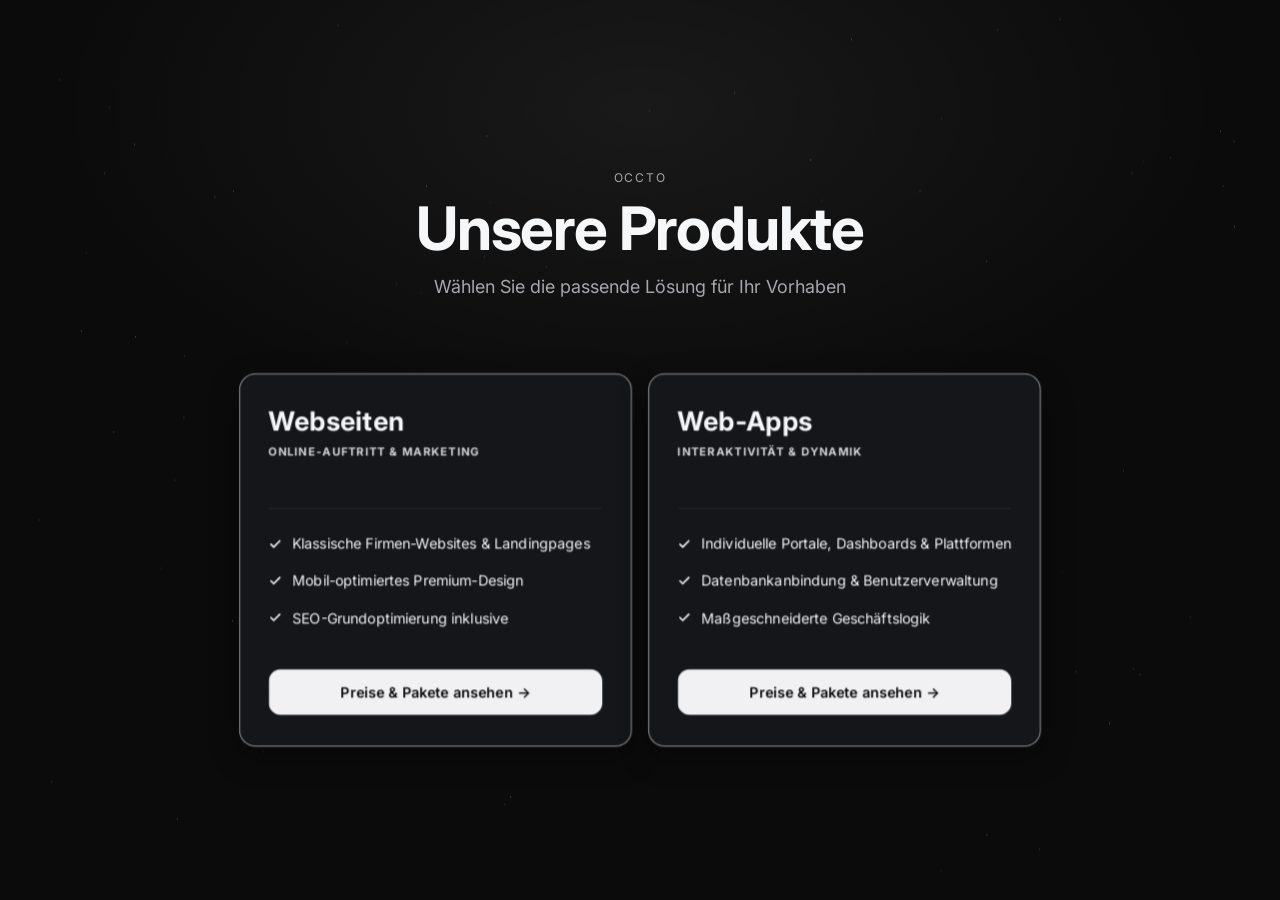
==== commit c16b151a: "Clean up root index.html: remove accent-lines, update kicker to OCCTO, remove AGB footer" ====
--- a/index.html
+++ b/index.html
@@ -23,19 +23,11 @@
 <body>
   <section data-locked id="root">
     <div class="vignette"></div>
-    <div class="accent-lines" aria-hidden="true">
-      <div class="hline"></div>
-      <div class="hline"></div>
-      <div class="hline"></div>
-      <div class="vline"></div>
-      <div class="vline"></div>
-      <div class="vline"></div>
-    </div>
     <canvas class="particles" id="particles"></canvas>
 
     <div class="container" style="display: flex; flex-direction: column; min-height: 100vh; justify-content: center; padding: 40px 24px;">
       <div class="head" style="margin-bottom: 56px;">
-        <p class="kicker">Occto Digitalagentur</p>
+        <p class="kicker">OCCTO</p>
         <h1 class="title">Unsere Produkte</h1>
         <p class="subtitle" style="opacity: 0; transform: translateY(8px); animation: sIn .6s ease .26s forwards;">
           Wählen Sie die passende Lösung für Ihr Vorhaben
@@ -109,12 +101,6 @@
           </a>
         </div>
       </div>
-
-      <div class="legal" style="margin-top: 56px;">
-        <div class="legal-footer" style="text-align: center;">
-          <a href="agb.html">Allgemeine Geschäftsbedingungen (AGB) ansehen &rarr;</a>
-        </div>
-      </div>
     </div>
   </section>
 
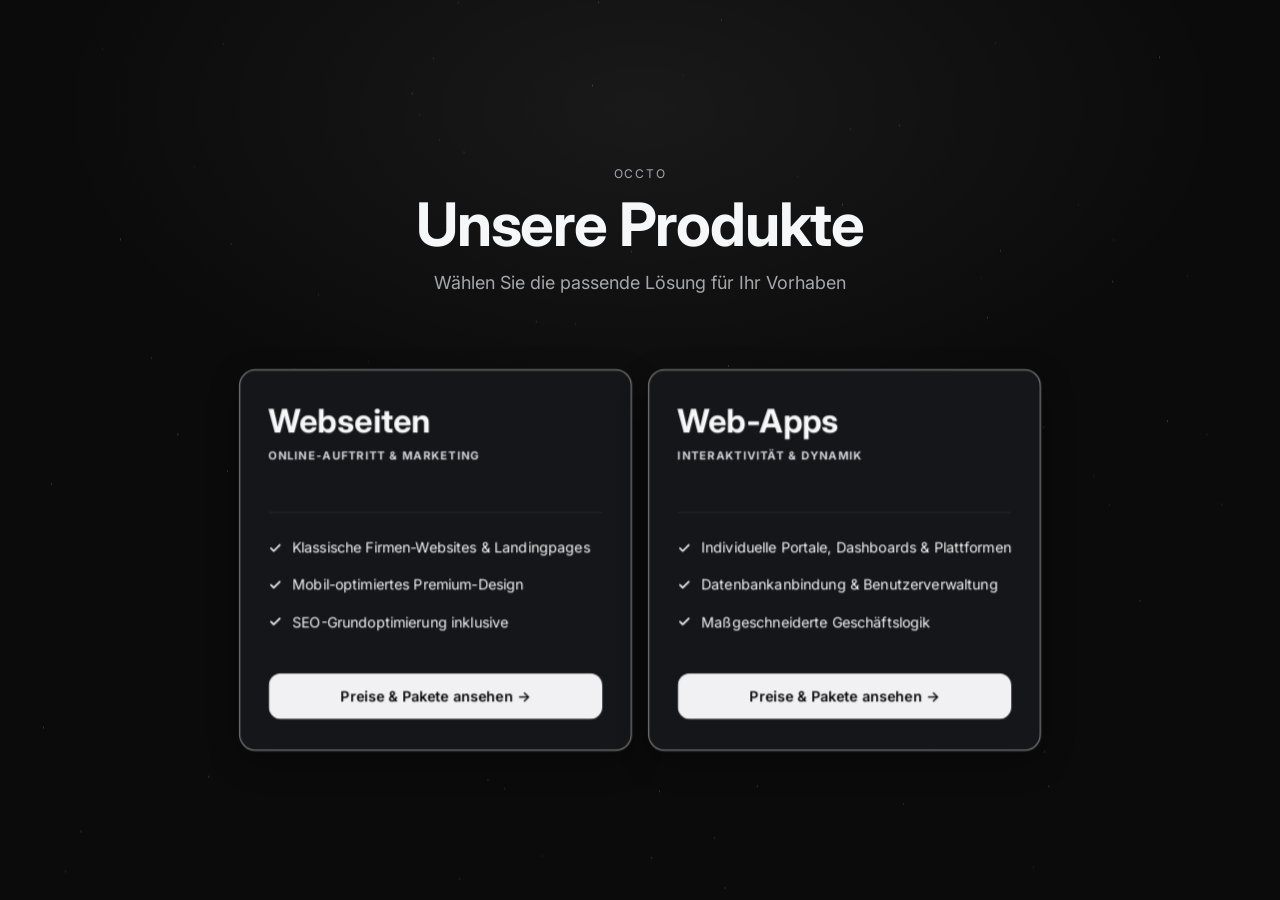
==== commit ee1748d1: "Make product headings on landing page larger (32px)" ====
--- a/index.html
+++ b/index.html
@@ -16,6 +16,9 @@
         grid-template-columns: repeat(2, 1fr) !important;
         max-width: 860px !important;
       }
+    }
+    .product-grid .plan-name {
+      font-size: 32px;
     }
   </style>
 </head>
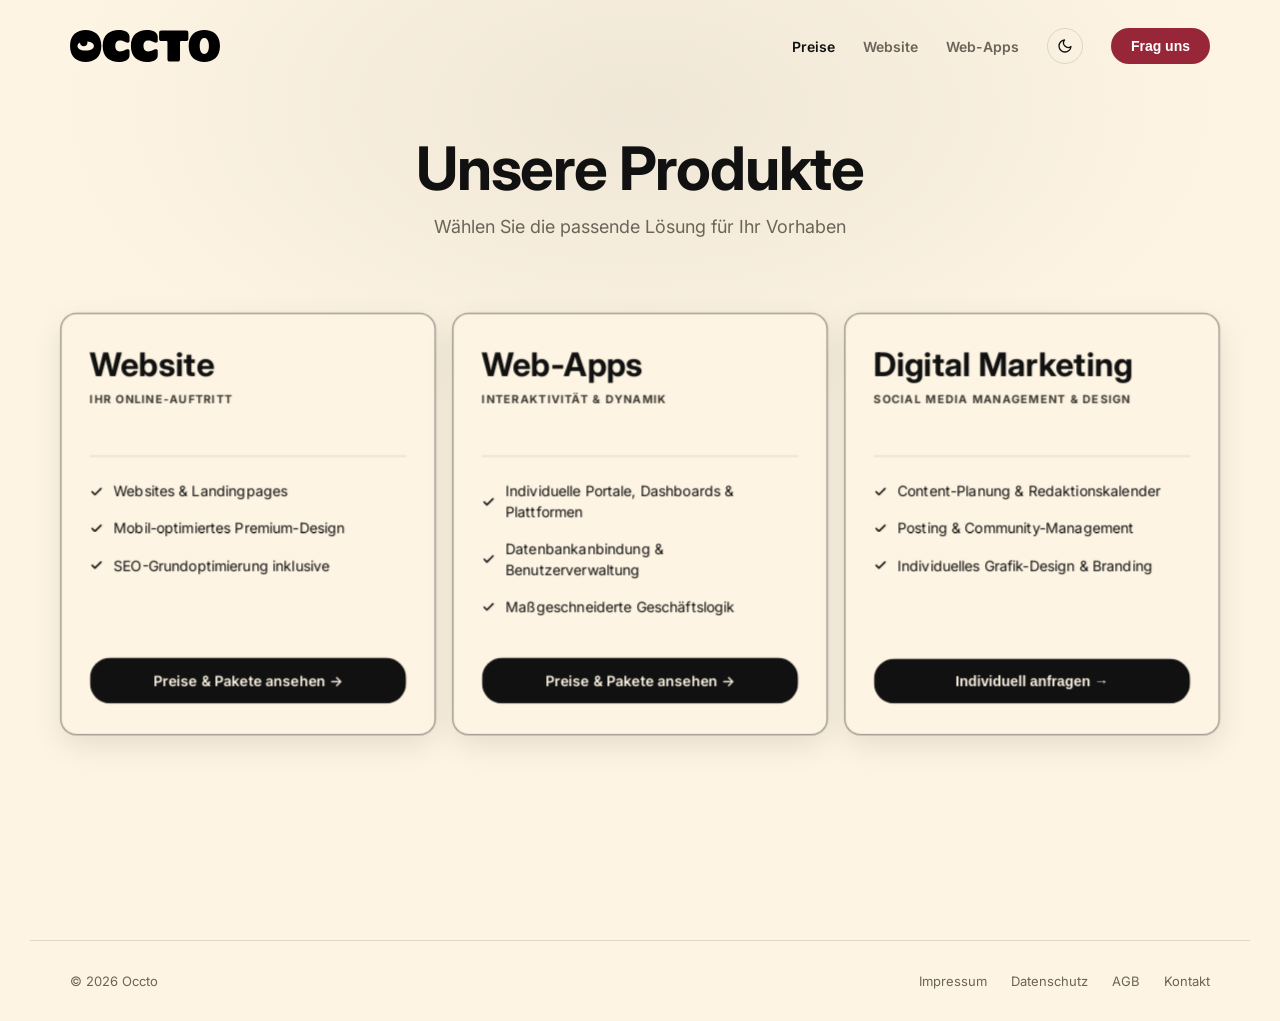
==== commit 6bd063e5: "Add light/dark theme, site nav, footer, legal pages, and mobile menu Introduces a shared header (log" ====
--- a/index.html
+++ b/index.html
@@ -3,6 +3,9 @@
 
 <head>
   <meta charset="UTF-8" />
+  <script>
+    if (localStorage.getItem('occto-theme') === 'dark') document.documentElement.setAttribute('data-theme', 'dark');
+  </script>
   <meta name="viewport" content="width=device-width, initial-scale=1.0" />
   <title>Occto – Unsere Produkte</title>
   <link rel="preconnect" href="https://fonts.googleapis.com">
@@ -10,15 +13,22 @@
   <link href="https://fonts.googleapis.com/css2?family=Inter:wght@400;500;600;700&display=swap" rel="stylesheet">
   <link rel="stylesheet" href="shared-assets/style.css">
   <style>
-    /* Custom spacing for 2-column product layout on desktop */
-    @media(min-width: 900px) {
-      .product-grid {
-        grid-template-columns: repeat(2, 1fr) !important;
-        max-width: 860px !important;
-      }
-    }
     .product-grid .plan-name {
       font-size: 32px;
+    }
+
+    .product-grid .card.pop {
+      background: var(--card);
+    }
+
+    .hero-container {
+      padding: 8px 24px;
+    }
+
+    @media(max-width:640px) {
+      .hero-container {
+        padding: 64px 16px 8px;
+      }
     }
   </style>
 </head>
@@ -28,9 +38,29 @@
     <div class="vignette"></div>
     <canvas class="particles" id="particles"></canvas>
 
-    <div class="container" style="display: flex; flex-direction: column; min-height: 100vh; justify-content: center; padding: 40px 24px;">
+    <header class="site-nav">
+      <a href="index.html" aria-label="Occto Startseite">
+        <img class="site-nav-logo logo-light" src="shared-assets/occto-logo-black.svg" alt="Occto" />
+        <img class="site-nav-logo logo-dark" src="shared-assets/occto-logo-white.svg" alt="Occto" />
+      </a>
+      <button class="nav-burger" type="button" onclick="toggleMobileNav()" aria-label="Menü öffnen">
+        <svg xmlns="http://www.w3.org/2000/svg" viewBox="0 0 24 24" fill="none" stroke="currentColor" stroke-width="2" stroke-linecap="round" stroke-linejoin="round"><line x1="3" y1="6" x2="21" y2="6" /><line x1="3" y1="12" x2="21" y2="12" /><line x1="3" y1="18" x2="21" y2="18" /></svg>
+      </button>
+      <nav class="site-nav-links" id="navLinks">
+        <a href="index.html" class="nav-link is-active">Preise</a>
+        <a href="product-website/" class="nav-link">Website</a>
+        <a href="product-webapp/" class="nav-link">Web-Apps</a>
+        <button class="theme-toggle" type="button" onclick="toggleTheme()" aria-label="Theme wechseln">
+          <svg class="icon-sun" xmlns="http://www.w3.org/2000/svg" viewBox="0 0 24 24" fill="none" stroke="currentColor" stroke-width="2" stroke-linecap="round" stroke-linejoin="round"><circle cx="12" cy="12" r="4" /><path d="M12 2v2M12 20v2M4.93 4.93l1.41 1.41M17.66 17.66l1.41 1.41M2 12h2M20 12h2M6.34 17.66l-1.41 1.41M19.07 4.93l-1.41 1.41" /></svg>
+          <svg class="icon-moon" xmlns="http://www.w3.org/2000/svg" viewBox="0 0 24 24" fill="none" stroke="currentColor" stroke-width="2" stroke-linecap="round" stroke-linejoin="round"><path d="M21 12.79A9 9 0 1 1 11.21 3 7 7 0 0 0 21 12.79Z" /></svg>
+        </button>
+        <button class="nav-cta" type="button" onclick="openContactModal()">Frag uns</button>
+      </nav>
+    </header>
+
+    <div class="container hero-container"
+      style="display: flex; flex-direction: column; min-height: calc(100vh - 160px); justify-content: center;">
       <div class="head" style="margin-bottom: 56px;">
-        <p class="kicker">OCCTO</p>
         <h1 class="title">Unsere Produkte</h1>
         <p class="subtitle" style="opacity: 0; transform: translateY(8px); animation: sIn .6s ease .26s forwards;">
           Wählen Sie die passende Lösung für Ihr Vorhaben
@@ -40,27 +70,36 @@
       <div class="grid product-grid" id="grid">
         <!-- Webseiten Teaser -->
         <div class="card pop is-anim" style="animation-delay: 0.32s; display: flex; flex-direction: column;">
-          <h3 class="plan-name">Webseiten</h3>
-          <p class="plan-concept">Online-Auftritt &amp; Marketing</p>
-          
+          <h3 class="plan-name">Website</h3>
+          <p class="plan-concept">Ihr Online-Auftritt</p>
+
           <div class="divider"></div>
-          
+
           <ul class="feat" style="margin-bottom: 40px;">
             <li>
               <span class="check">
-                <svg xmlns="http://www.w3.org/2000/svg" viewBox="0 0 24 24" fill="none" stroke="currentColor" stroke-width="3" stroke-linecap="round" stroke-linejoin="round" style="width: 13px; height: 13px;"><polyline points="20 6 9 17 4 12"/></svg>
-              </span>
-              <span class="value">Klassische Firmen-Websites &amp; Landingpages</span>
-            </li>
-            <li>
-              <span class="check">
-                <svg xmlns="http://www.w3.org/2000/svg" viewBox="0 0 24 24" fill="none" stroke="currentColor" stroke-width="3" stroke-linecap="round" stroke-linejoin="round" style="width: 13px; height: 13px;"><polyline points="20 6 9 17 4 12"/></svg>
+                <svg xmlns="http://www.w3.org/2000/svg" viewBox="0 0 24 24" fill="none" stroke="currentColor"
+                  stroke-width="3" stroke-linecap="round" stroke-linejoin="round" style="width: 13px; height: 13px;">
+                  <polyline points="20 6 9 17 4 12" />
+                </svg>
+              </span>
+              <span class="value">Websites &amp; Landingpages</span>
+            </li>
+            <li>
+              <span class="check">
+                <svg xmlns="http://www.w3.org/2000/svg" viewBox="0 0 24 24" fill="none" stroke="currentColor"
+                  stroke-width="3" stroke-linecap="round" stroke-linejoin="round" style="width: 13px; height: 13px;">
+                  <polyline points="20 6 9 17 4 12" />
+                </svg>
               </span>
               <span class="value">Mobil-optimiertes Premium-Design</span>
             </li>
             <li>
               <span class="check">
-                <svg xmlns="http://www.w3.org/2000/svg" viewBox="0 0 24 24" fill="none" stroke="currentColor" stroke-width="3" stroke-linecap="round" stroke-linejoin="round" style="width: 13px; height: 13px;"><polyline points="20 6 9 17 4 12"/></svg>
+                <svg xmlns="http://www.w3.org/2000/svg" viewBox="0 0 24 24" fill="none" stroke="currentColor"
+                  stroke-width="3" stroke-linecap="round" stroke-linejoin="round" style="width: 13px; height: 13px;">
+                  <polyline points="20 6 9 17 4 12" />
+                </svg>
               </span>
               <span class="value">SEO-Grundoptimierung inklusive</span>
             </li>
@@ -75,25 +114,34 @@
         <div class="card pop is-anim" style="animation-delay: 0.4s; display: flex; flex-direction: column;">
           <h3 class="plan-name">Web-Apps</h3>
           <p class="plan-concept">Interaktivität &amp; Dynamik</p>
-          
+
           <div class="divider"></div>
-          
+
           <ul class="feat" style="margin-bottom: 40px;">
             <li>
               <span class="check">
-                <svg xmlns="http://www.w3.org/2000/svg" viewBox="0 0 24 24" fill="none" stroke="currentColor" stroke-width="3" stroke-linecap="round" stroke-linejoin="round" style="width: 13px; height: 13px;"><polyline points="20 6 9 17 4 12"/></svg>
+                <svg xmlns="http://www.w3.org/2000/svg" viewBox="0 0 24 24" fill="none" stroke="currentColor"
+                  stroke-width="3" stroke-linecap="round" stroke-linejoin="round" style="width: 13px; height: 13px;">
+                  <polyline points="20 6 9 17 4 12" />
+                </svg>
               </span>
               <span class="value">Individuelle Portale, Dashboards &amp; Plattformen</span>
             </li>
             <li>
               <span class="check">
-                <svg xmlns="http://www.w3.org/2000/svg" viewBox="0 0 24 24" fill="none" stroke="currentColor" stroke-width="3" stroke-linecap="round" stroke-linejoin="round" style="width: 13px; height: 13px;"><polyline points="20 6 9 17 4 12"/></svg>
+                <svg xmlns="http://www.w3.org/2000/svg" viewBox="0 0 24 24" fill="none" stroke="currentColor"
+                  stroke-width="3" stroke-linecap="round" stroke-linejoin="round" style="width: 13px; height: 13px;">
+                  <polyline points="20 6 9 17 4 12" />
+                </svg>
               </span>
               <span class="value">Datenbankanbindung &amp; Benutzerverwaltung</span>
             </li>
             <li>
               <span class="check">
-                <svg xmlns="http://www.w3.org/2000/svg" viewBox="0 0 24 24" fill="none" stroke="currentColor" stroke-width="3" stroke-linecap="round" stroke-linejoin="round" style="width: 13px; height: 13px;"><polyline points="20 6 9 17 4 12"/></svg>
+                <svg xmlns="http://www.w3.org/2000/svg" viewBox="0 0 24 24" fill="none" stroke="currentColor"
+                  stroke-width="3" stroke-linecap="round" stroke-linejoin="round" style="width: 13px; height: 13px;">
+                  <polyline points="20 6 9 17 4 12" />
+                </svg>
               </span>
               <span class="value">Maßgeschneiderte Geschäftslogik</span>
             </li>
@@ -103,15 +151,121 @@
             Preise &amp; Pakete ansehen &rarr;
           </a>
         </div>
+
+        <!-- Digital Marketing Teaser -->
+        <div class="card pop is-anim" style="animation-delay: 0.48s; display: flex; flex-direction: column;">
+          <h3 class="plan-name">Digital Marketing</h3>
+          <p class="plan-concept">Social Media Management &amp; Design</p>
+
+          <div class="divider"></div>
+
+          <ul class="feat" style="margin-bottom: 40px;">
+            <li>
+              <span class="check">
+                <svg xmlns="http://www.w3.org/2000/svg" viewBox="0 0 24 24" fill="none" stroke="currentColor"
+                  stroke-width="3" stroke-linecap="round" stroke-linejoin="round" style="width: 13px; height: 13px;">
+                  <polyline points="20 6 9 17 4 12" />
+                </svg>
+              </span>
+              <span class="value">Content-Planung &amp; Redaktionskalender</span>
+            </li>
+            <li>
+              <span class="check">
+                <svg xmlns="http://www.w3.org/2000/svg" viewBox="0 0 24 24" fill="none" stroke="currentColor"
+                  stroke-width="3" stroke-linecap="round" stroke-linejoin="round" style="width: 13px; height: 13px;">
+                  <polyline points="20 6 9 17 4 12" />
+                </svg>
+              </span>
+              <span class="value">Posting &amp; Community-Management</span>
+            </li>
+            <li>
+              <span class="check">
+                <svg xmlns="http://www.w3.org/2000/svg" viewBox="0 0 24 24" fill="none" stroke="currentColor"
+                  stroke-width="3" stroke-linecap="round" stroke-linejoin="round" style="width: 13px; height: 13px;">
+                  <polyline points="20 6 9 17 4 12" />
+                </svg>
+              </span>
+              <span class="value">Individuelles Grafik-Design &amp; Branding</span>
+            </li>
+          </ul>
+
+          <button type="button" class="btn btn-primary" onclick="openContactModal()">
+            Individuell anfragen &rarr;
+          </button>
+        </div>
       </div>
     </div>
   </section>
 
+  <footer class="site-footer">
+    <p class="footer-copy">&copy; 2026 Occto</p>
+    <nav class="footer-links">
+      <a href="impressum.html">Impressum</a>
+      <a href="datenschutz.html">Datenschutz</a>
+      <a href="agb.html">AGB</a>
+      <button type="button" onclick="openContactModal()">Kontakt</button>
+    </nav>
+  </footer>
+
+  <div class="modal-overlay" id="contactModal" hidden>
+    <div class="modal-box" role="dialog" aria-modal="true" aria-labelledby="modalTitle">
+      <button class="modal-close" id="modalClose" type="button" aria-label="Schließen">&times;</button>
+      <h3 id="modalTitle">Jetzt anfragen</h3>
+      <p class="modal-sub">Wir freuen uns auf Ihre Nachricht:</p>
+      <div class="modal-contact">
+        <p class="modal-name">Wesley Oliveira</p>
+        <p class="modal-line"><span>Tel. oder WhatsApp:</span><a href="tel:+4917642772208">+49 176 42772208</a></p>
+        <p class="modal-line"><span>E-Mail:</span><a href="mailto:wesley@occto.io">wesley@occto.io</a></p>
+      </div>
+    </div>
+  </div>
+
   <script>
+    // Contact modal
+    const contactModal = document.getElementById("contactModal");
+    const modalClose = document.getElementById("modalClose");
+    function openContactModal() {
+      contactModal.hidden = false;
+    }
+    function closeContactModal() {
+      contactModal.hidden = true;
+    }
+    modalClose.addEventListener("click", closeContactModal);
+    contactModal.addEventListener("click", e => {
+      if (e.target === contactModal) closeContactModal();
+    });
+    document.addEventListener("keydown", e => {
+      if (e.key === "Escape" && !contactModal.hidden) closeContactModal();
+    });
+
+    // Theme toggle
+    function toggleTheme() {
+      const html = document.documentElement;
+      if (html.getAttribute("data-theme") === "dark") {
+        html.removeAttribute("data-theme");
+        localStorage.setItem("occto-theme", "light");
+      } else {
+        html.setAttribute("data-theme", "dark");
+        localStorage.setItem("occto-theme", "dark");
+      }
+    }
+
+    // Mobile nav
+    function toggleMobileNav() {
+      document.getElementById("navLinks").classList.toggle("is-open");
+    }
+    document.addEventListener("click", e => {
+      const nav = document.getElementById("navLinks");
+      const burger = document.querySelector(".nav-burger");
+      if (nav.classList.contains("is-open") && !nav.contains(e.target) && !burger.contains(e.target)) {
+        nav.classList.remove("is-open");
+      }
+    });
+
     // Reveal animations
     requestAnimationFrame(() => document.getElementById("root").classList.add("is-ready"));
 
-    // Particle background
+    // Star background
     (function () {
       const canvas = document.getElementById("particles");
       const ctx = canvas.getContext("2d");
@@ -124,32 +278,38 @@
         canvas.style.height = r.height + "px";
         ctx.setTransform(dpr, 0, 0, dpr, 0, 0);
       }
-      let parts = [], raf = 0;
-      const make = () => ({
-        x: Math.random() * canvas.width, y: Math.random() * canvas.height,
-        v: Math.random() * 0.25 + 0.05, o: Math.random() * 0.35 + 0.15
+      let stars = [], raf = 0;
+      const make = (w, h) => ({
+        x: Math.random() * w, y: Math.random() * h,
+        r: Math.random() * 1.1 + 0.6,
+        min: Math.random() * 0.15 + 0.1,
+        max: Math.random() * 0.45 + 0.5,
+        speed: Math.random() * 0.6 + 0.3,
+        phase: Math.random() * Math.PI * 2
       });
       function init() {
-        parts = [];
         const w = canvas.width / (window.devicePixelRatio || 1);
         const h = canvas.height / (window.devicePixelRatio || 1);
-        const count = Math.floor((w * h) / 12000);
-        for (let i = 0; i < count; i++) parts.push(make());
-      }
-      function draw() {
+        const count = Math.floor((w * h) / 6000);
+        stars = [];
+        for (let i = 0; i < count; i++) stars.push(make(w, h));
+      }
+      function draw(t) {
         const w = canvas.width / (window.devicePixelRatio || 1);
         const h = canvas.height / (window.devicePixelRatio || 1);
         ctx.clearRect(0, 0, w, h);
-        parts.forEach(p => {
-          p.y -= p.v;
-          if (p.y < 0) { p.x = Math.random() * w; p.y = h + Math.random() * 40; p.v = Math.random() * 0.25 + 0.05; p.o = Math.random() * 0.35 + 0.15; }
-          ctx.fillStyle = `rgba(240,240,242,${p.o})`;
-          ctx.fillRect(p.x, p.y, 0.7, 2.2);
+        const rgb = document.documentElement.getAttribute("data-theme") === "dark" ? "240,240,242" : "17,17,17";
+        stars.forEach(s => {
+          const o = s.min + (s.max - s.min) * (0.5 + 0.5 * Math.sin(t * 0.001 * s.speed + s.phase));
+          ctx.fillStyle = `rgba(${rgb},${o})`;
+          ctx.beginPath();
+          ctx.arc(s.x, s.y, s.r, 0, Math.PI * 2);
+          ctx.fill();
         });
         raf = requestAnimationFrame(draw);
       }
-      size(); init(); draw();
-      new ResizeObserver(() => { size(); init(); }).observe(document.getElementById("root"));
+      size(); init(); requestAnimationFrame(draw);
+      new ResizeObserver(() => { size(); init(); }).observe(canvas.parentElement);
     })();
   </script>
 </body>
--- a/shared-assets/style.css
+++ b/shared-assets/style.css
@@ -1,7 +1,39 @@
 :root {
+  --bg: #fdf4e3;
+  --text: #111111;
+  --muted: #6b6458;
+  --muted-soft: #8c8471;
+  --muted-dim: #7a7263;
+  --muted-faint: #a39a86;
+  --border: rgba(17, 17, 17, .12);
+  --card: #fdf4e3;
+  --card-muted: #f2e5c8;
+  --card-pop: #fdf4e3;
+  --accent-line: rgba(17, 17, 17, .15);
+  --glow: rgba(17, 17, 17, 0.05);
+  --btn-primary-bg: #111111;
+  --btn-primary-fg: #fdf4e3;
+  --btn-ghost-border: rgba(17, 17, 17, .15);
+  --btn-ghost-hover: rgba(17, 17, 17, 0.04);
+  --overlay-rgb: 17, 17, 17;
+  --title-dim: #a39a86;
+  --text-soft: #3d3a33;
+  --shadow-toggle: 0 1px 6px rgba(0, 0, 0, .12);
+  --shadow-pop: 0 10px 30px rgba(0, 0, 0, .10);
+  --shadow-pop-hover: 0 20px 56px rgba(0, 0, 0, .14), 0 0 0 1px rgba(17, 17, 17, .08);
+  --shadow-pop-mobile: 0 4px 20px rgba(0, 0, 0, .10);
+  --shadow-modal: 0 24px 60px rgba(0, 0, 0, .16);
+  --scrim: rgba(17, 17, 17, .35);
+  color-scheme: light
+}
+
+[data-theme="dark"] {
   --bg: #0b0b0c;
   --text: #f6f7f8;
   --muted: #a6a7ac;
+  --muted-soft: #b5b6bb;
+  --muted-dim: #7e8087;
+  --muted-faint: #5e5f65;
   --border: #2a2a2e;
   --card: #111214;
   --card-muted: #0f1012;
@@ -12,6 +44,16 @@
   --btn-primary-fg: #0c0c0d;
   --btn-ghost-border: #2a2a2e;
   --btn-ghost-hover: rgba(255, 255, 255, 0.04);
+  --overlay-rgb: 255, 255, 255;
+  --title-dim: #4a4b52;
+  --text-soft: #d4d5da;
+  --shadow-toggle: 0 1px 6px rgba(0, 0, 0, .35);
+  --shadow-pop: 0 10px 30px rgba(0, 0, 0, .35);
+  --shadow-pop-hover: 0 20px 56px rgba(0, 0, 0, .5), 0 0 0 1px rgba(255, 255, 255, .08);
+  --shadow-pop-mobile: 0 4px 20px rgba(0, 0, 0, .3);
+  --shadow-modal: 0 24px 60px rgba(0, 0, 0, .5);
+  --scrim: rgba(6, 6, 7, .72);
+  color-scheme: dark
 }
 
 * {
@@ -27,7 +69,7 @@
   font-family: "Inter", -apple-system, BlinkMacSystemFont, sans-serif;
   overflow-x: hidden;
   scrollbar-gutter: stable both-edges;
-  color-scheme: dark
+  transition: background .2s ease, color .2s ease
 }
 
 section[data-locked] {
@@ -41,7 +83,7 @@
   position: absolute;
   inset: 0;
   pointer-events: none;
-  background: radial-gradient(80% 60% at 50% 12%, rgba(255, 255, 255, .06), transparent 60%)
+  background: radial-gradient(80% 60% at 50% 12%, rgba(var(--overlay-rgb), .06), transparent 60%)
 }
 
 .accent-lines {
@@ -121,15 +163,19 @@
   inset: 0;
   width: 100%;
   height: 100%;
-  opacity: .5;
+  opacity: 0;
   pointer-events: none
+}
+
+[data-theme="dark"] canvas.particles {
+  opacity: .9
 }
 
 .container {
   position: relative;
   max-width: 1200px;
   margin: 0 auto;
-  padding: 80px 24px 60px
+  padding: 16px 24px 60px
 }
 
 .head {
@@ -189,7 +235,7 @@
   font-size: 12px;
   text-transform: uppercase;
   letter-spacing: .14em;
-  color: #b5b6bb;
+  color: var(--muted-soft);
   margin-bottom: 12px
 }
 
@@ -202,7 +248,7 @@
 }
 
 .title-dim {
-  color: #4a4b52
+  color: var(--title-dim)
 }
 
 .subtitle {
@@ -224,7 +270,7 @@
   align-items: center;
   border-radius: 9999px;
   padding: 5px;
-  background: rgba(255, 255, 255, .04);
+  background: rgba(var(--overlay-rgb), .04);
   border: 1px solid var(--border);
   position: relative
 }
@@ -246,34 +292,34 @@
 }
 
 .toggle button.active {
-  background: rgba(255, 255, 255, .10);
+  background: rgba(var(--overlay-rgb), .10);
   color: var(--text);
-  box-shadow: 0 1px 6px rgba(0, 0, 0, .35)
+  box-shadow: var(--shadow-toggle)
 }
 
 .toggle button .save-pill {
   display: inline-flex;
   align-items: center;
   gap: 4px;
-  background: #f1f1f3;
-  color: #0c0c0d;
+  background: var(--btn-primary-bg);
+  color: var(--btn-primary-fg);
   border-radius: 9999px;
   padding: 2px 8px;
   font-size: 11px;
   font-weight: 700;
   letter-spacing: .02em;
-  box-shadow: 0 0 0 3px rgba(255, 255, 255, .08)
+  box-shadow: 0 0 0 3px rgba(var(--overlay-rgb), .08)
 }
 
 .save-line {
   font-size: 13px;
-  color: #b5b6bb;
+  color: var(--muted-soft);
   min-height: 18px;
   transition: opacity .2s
 }
 
 .save-line b {
-  color: #f6f7f8;
+  color: var(--text);
   font-weight: 700
 }
 
@@ -316,17 +362,17 @@
 
 .card.pop {
   background: var(--card-pop);
-  border-color: rgba(255, 255, 255, .55);
+  border-color: rgba(var(--overlay-rgb), .55);
   transform: scale(1.02);
-  box-shadow: 0 10px 30px rgba(0, 0, 0, .35);
+  box-shadow: var(--shadow-pop);
   backdrop-filter: blur(6px);
   transition: transform .2s ease, border-color .2s ease, box-shadow .2s ease
 }
 
 .card.pop:hover {
   transform: scale(1.05);
-  border-color: rgba(255, 255, 255, .8);
-  box-shadow: 0 20px 56px rgba(0, 0, 0, .5), 0 0 0 1px rgba(255, 255, 255, .08)
+  border-color: rgba(var(--overlay-rgb), .8);
+  box-shadow: var(--shadow-pop-hover)
 }
 
 .card.pop.is-anim {
@@ -344,13 +390,13 @@
   position: absolute;
   top: 16px;
   right: 16px;
-  background: #f1f1f3;
+  background: #972738;
   border: none;
   border-radius: 9999px;
   padding: 4px 12px;
   font-size: 11px;
   font-weight: 700;
-  color: #0c0c0d;
+  color: #fff;
   display: flex;
   align-items: center;
   gap: 6px
@@ -361,7 +407,7 @@
   width: 5px;
   height: 5px;
   border-radius: 50%;
-  background: #0c0c0d;
+  background: #fff;
   opacity: .5;
   animation: pulse 1.6s infinite
 }
@@ -385,7 +431,7 @@
   font-weight: 700;
   text-transform: uppercase;
   letter-spacing: .1em;
-  color: #d4d5da;
+  color: var(--text-soft);
   margin: 0 0 24px
 }
 
@@ -415,9 +461,9 @@
   gap: 7px;
   font-size: 12px;
   font-weight: 700;
-  color: #e6e7ea;
-  background: rgba(255, 255, 255, .06);
-  border: 1px solid rgba(255, 255, 255, .12);
+  color: var(--text-soft);
+  background: rgba(var(--overlay-rgb), .06);
+  border: 1px solid rgba(var(--overlay-rgb), .12);
   border-radius: 9999px;
   padding: 0 12px;
   height: 0;
@@ -439,7 +485,7 @@
   width: 5px;
   height: 5px;
   border-radius: 50%;
-  background: rgba(255, 255, 255, .6);
+  background: rgba(var(--overlay-rgb), .6);
   flex-shrink: 0
 }
 
@@ -449,7 +495,7 @@
   align-items: center;
   justify-content: space-between;
   width: 100%;
-  background: rgba(255, 255, 255, .04);
+  background: rgba(var(--overlay-rgb), .04);
   border: 1px solid var(--border);
   border-radius: 10px;
   padding: 10px 14px;
@@ -489,7 +535,7 @@
   display: inline-flex;
   align-items: center;
   justify-content: center;
-  color: #f6f7f8;
+  color: var(--text);
   flex-shrink: 0
 }
 
@@ -516,7 +562,7 @@
   gap: 8px;
   width: 100%;
   padding: 13px 18px;
-  border-radius: 12px;
+  border-radius: 20px;
   font-weight: 600;
   font-size: 14px;
   cursor: pointer;
@@ -549,6 +595,13 @@
   transform: translateY(1px)
 }
 
+.btn:hover {
+  background: #972738;
+  color: #fff;
+  border-color: #972738;
+  filter: none
+}
+
 .section-divider {
   border: none;
   border-top: 1px solid var(--border);
@@ -572,7 +625,7 @@
   font-size: 13px;
   text-transform: uppercase;
   letter-spacing: .12em;
-  color: #7e8087;
+  color: var(--muted-dim);
   font-weight: 600
 }
 
@@ -580,7 +633,7 @@
   width: 4px;
   height: 4px;
   border-radius: 9999px;
-  background: rgba(255, 255, 255, .4);
+  background: rgba(var(--overlay-rgb), .4);
   animation: pulse 1.8s infinite
 }
 
@@ -615,7 +668,7 @@
 
 .addon-avail {
   font-size: 12px;
-  color: #5e5f65;
+  color: var(--muted-faint);
   margin: 0 0 16px
 }
 
@@ -671,13 +724,17 @@
   width: 16px;
   height: 16px;
   flex-shrink: 0;
-  background: rgba(255, 255, 255, .05);
-  border: 1px solid rgba(255, 255, 255, .08);
+  background: rgba(var(--overlay-rgb), .05);
+  border: 1px solid rgba(var(--overlay-rgb), .08);
   border-radius: 50%;
-  background-image: url("data:image/svg+xml,%3Csvg xmlns='http://www.w3.org/2000/svg' viewBox='0 0 24 24' fill='none' stroke='%23f6f7f8' stroke-width='2.5' stroke-linecap='round' stroke-linejoin='round'%3E%3Cpolyline points='20 6 9 17 4 12'/%3E%3C/svg%3E");
+  background-image: url("data:image/svg+xml,%3Csvg xmlns='http://www.w3.org/2000/svg' viewBox='0 0 24 24' fill='none' stroke='%23111111' stroke-width='2.5' stroke-linecap='round' stroke-linejoin='round'%3E%3Cpolyline points='20 6 9 17 4 12'/%3E%3C/svg%3E");
   background-size: 9px;
   background-repeat: no-repeat;
   background-position: center
+}
+
+[data-theme="dark"] .addon-feat li::before {
+  background-image: url("data:image/svg+xml,%3Csvg xmlns='http://www.w3.org/2000/svg' viewBox='0 0 24 24' fill='none' stroke='%23f6f7f8' stroke-width='2.5' stroke-linecap='round' stroke-linejoin='round'%3E%3Cpolyline points='20 6 9 17 4 12'/%3E%3C/svg%3E")
 }
 
 .legal {
@@ -691,13 +748,19 @@
 
 .legal p {
   margin: 0;
+  font-size: 16px;
+  line-height: 24px;
+  color: rgba(24, 1, 2, 0.4)
+}
+
+[data-theme="dark"] .legal p {
   font-size: 13px;
   line-height: 1.75;
-  color: #7e8087
+  color: var(--muted-dim)
 }
 
 .legal p b {
-  color: #a6a7ac;
+  color: var(--muted);
   font-weight: 600
 }
 
@@ -713,7 +776,7 @@
   gap: 6px;
   font-size: 14px;
   font-weight: 500;
-  color: #a6a7ac;
+  color: var(--muted);
   text-decoration: none;
   transition: color .15s ease
 }
@@ -731,7 +794,7 @@
   }
 
   .container {
-    padding: 40px 16px 48px
+    padding: 12px 16px 48px
   }
 
   .head {
@@ -781,7 +844,7 @@
   /* Remove scale on mobile – avoids horizontal overflow */
   .card.pop {
     transform: none;
-    box-shadow: 0 4px 20px rgba(0, 0, 0, .3)
+    box-shadow: var(--shadow-pop-mobile)
   }
 
   .card.pop.is-anim {
@@ -858,3 +921,384 @@
     font-size: 13px
   }
 }
+
+/* Site navigation: logo left, links + CTA right */
+.site-nav {
+  position: relative;
+  z-index: 10;
+  width: 100%;
+  display: flex;
+  align-items: center;
+  justify-content: space-between;
+  gap: 16px;
+  padding: 28px 40px 0
+}
+
+.site-nav-logo {
+  display: block;
+  width: 150px;
+  height: auto;
+  flex-shrink: 0
+}
+
+.site-nav-logo.logo-dark {
+  display: none
+}
+
+[data-theme="dark"] .site-nav-logo.logo-light {
+  display: none
+}
+
+[data-theme="dark"] .site-nav-logo.logo-dark {
+  display: block
+}
+
+.site-nav-links {
+  display: flex;
+  align-items: center;
+  gap: 28px
+}
+
+.nav-link {
+  font-size: 14px;
+  font-weight: 600;
+  color: var(--muted);
+  text-decoration: none;
+  transition: color .15s ease
+}
+
+.nav-link:hover {
+  color: var(--text)
+}
+
+.nav-link.is-active {
+  color: var(--text)
+}
+
+.theme-toggle {
+  display: inline-flex;
+  align-items: center;
+  justify-content: center;
+  width: 36px;
+  height: 36px;
+  padding: 0;
+  border-radius: 9999px;
+  border: 1px solid var(--border);
+  background: transparent;
+  color: var(--text);
+  cursor: pointer;
+  transition: background .15s ease;
+  flex-shrink: 0
+}
+
+.theme-toggle:hover {
+  background: var(--btn-ghost-hover)
+}
+
+.theme-toggle svg {
+  width: 16px;
+  height: 16px
+}
+
+.theme-toggle .icon-sun {
+  display: none
+}
+
+[data-theme="dark"] .theme-toggle .icon-moon {
+  display: none
+}
+
+[data-theme="dark"] .theme-toggle .icon-sun {
+  display: block
+}
+
+.nav-cta {
+  background: #972738;
+  color: #fff;
+  border: none;
+  border-radius: 18px;
+  padding: 10px 20px;
+  font-size: 14px;
+  font-weight: 600;
+  cursor: pointer;
+  transition: filter .15s ease, transform .15s ease
+}
+
+.nav-cta:hover {
+  filter: brightness(1.12)
+}
+
+.nav-cta:active {
+  transform: translateY(1px)
+}
+
+.nav-burger {
+  display: none;
+  align-items: center;
+  justify-content: center;
+  width: 36px;
+  height: 36px;
+  padding: 0;
+  border-radius: 9999px;
+  border: 1px solid var(--border);
+  background: transparent;
+  color: var(--text);
+  cursor: pointer;
+  flex-shrink: 0
+}
+
+.nav-burger svg {
+  width: 18px;
+  height: 18px
+}
+
+@media(max-width:640px) {
+  .site-nav {
+    padding: 18px 16px 0
+  }
+
+  .site-nav-logo {
+    width: 84px;
+    height: auto
+  }
+
+  .nav-burger {
+    display: inline-flex
+  }
+
+  .site-nav-links {
+    display: none;
+    position: absolute;
+    top: calc(100% + 10px);
+    left: 16px;
+    right: 16px;
+    flex-direction: column;
+    align-items: stretch;
+    gap: 4px;
+    padding: 10px;
+    background: var(--bg);
+    border: 1px solid var(--border);
+    border-radius: 16px;
+    box-shadow: var(--shadow-modal);
+    z-index: 20
+  }
+
+  .site-nav-links.is-open {
+    display: flex
+  }
+
+  .nav-link {
+    font-size: 15px;
+    padding: 10px 10px;
+    border-radius: 10px
+  }
+
+  .nav-link:hover {
+    background: var(--btn-ghost-hover)
+  }
+
+  .theme-toggle {
+    align-self: flex-start;
+    margin: 4px 2px
+  }
+
+  .nav-cta {
+    width: 100%;
+    text-align: center;
+    padding: 12px 14px;
+    font-size: 14px
+  }
+}
+
+/* Contact modal */
+.modal-overlay {
+  position: fixed;
+  inset: 0;
+  z-index: 100;
+  display: flex;
+  align-items: center;
+  justify-content: center;
+  padding: 20px;
+  background: var(--scrim);
+  backdrop-filter: blur(4px);
+  animation: modalFade .18s ease
+}
+
+.modal-overlay[hidden] {
+  display: none
+}
+
+.modal-box {
+  position: relative;
+  width: 100%;
+  max-width: 380px;
+  background: var(--card-pop);
+  border: 1px solid var(--border);
+  border-radius: 16px;
+  padding: 32px 28px;
+  box-shadow: var(--shadow-modal);
+  animation: modalPop .22s cubic-bezier(.22, 1, .36, 1)
+}
+
+@keyframes modalFade {
+  from {
+    opacity: 0
+  }
+
+  to {
+    opacity: 1
+  }
+}
+
+@keyframes modalPop {
+  from {
+    opacity: 0;
+    transform: translateY(8px) scale(.98)
+  }
+
+  to {
+    opacity: 1;
+    transform: none
+  }
+}
+
+.modal-close {
+  position: absolute;
+  top: 14px;
+  right: 14px;
+  width: 32px;
+  height: 32px;
+  border-radius: 9999px;
+  border: 1px solid var(--border);
+  background: transparent;
+  color: var(--text);
+  font-size: 18px;
+  line-height: 1;
+  cursor: pointer;
+  display: inline-flex;
+  align-items: center;
+  justify-content: center;
+  transition: background .2s ease
+}
+
+.modal-close:hover {
+  background: rgba(var(--overlay-rgb), .06)
+}
+
+.modal-box h3 {
+  margin: 0 0 8px;
+  font-size: 22px;
+  font-weight: 700;
+  letter-spacing: -.01em
+}
+
+.modal-sub {
+  margin: 0 0 24px;
+  color: var(--muted);
+  font-size: 14px
+}
+
+.modal-contact {
+  background: rgba(var(--overlay-rgb), .04);
+  border: 1px solid var(--border);
+  border-radius: 12px;
+  padding: 18px 20px
+}
+
+.modal-name {
+  margin: 0 0 12px;
+  font-size: 16px;
+  font-weight: 600
+}
+
+.modal-line {
+  margin: 0;
+  display: flex;
+  flex-direction: column;
+  gap: 2px;
+  font-size: 14px
+}
+
+.modal-line+.modal-line {
+  margin-top: 12px
+}
+
+.modal-line span {
+  color: var(--muted);
+  font-size: 12px
+}
+
+.modal-line a {
+  color: var(--text);
+  text-decoration: none;
+  font-weight: 600
+}
+
+.modal-line a:hover {
+  text-decoration: underline
+}
+
+@media(max-width:480px) {
+  .modal-box {
+    padding: 26px 20px
+  }
+}
+
+/* Site footer */
+.site-footer {
+  position: relative;
+  z-index: 5;
+  width: 100%;
+  display: flex;
+  align-items: center;
+  justify-content: space-between;
+  flex-wrap: wrap;
+  gap: 16px;
+  margin-top: 40px;
+  padding: 32px 40px;
+  border-top: 1px solid var(--border);
+  font-size: 13px;
+  color: var(--muted)
+}
+
+.footer-copy {
+  margin: 0
+}
+
+.footer-links {
+  display: flex;
+  align-items: center;
+  gap: 24px
+}
+
+.footer-links a,
+.footer-links button {
+  color: var(--muted);
+  text-decoration: none;
+  font-size: 13px;
+  font-family: inherit;
+  background: none;
+  border: none;
+  padding: 0;
+  cursor: pointer;
+  transition: color .15s ease
+}
+
+.footer-links a:hover,
+.footer-links button:hover {
+  color: var(--text)
+}
+
+@media(max-width:640px) {
+  .site-footer {
+    padding: 24px 16px;
+    flex-direction: column;
+    align-items: flex-start;
+    gap: 12px
+  }
+
+  .footer-links {
+    gap: 16px;
+    flex-wrap: wrap
+  }
+}
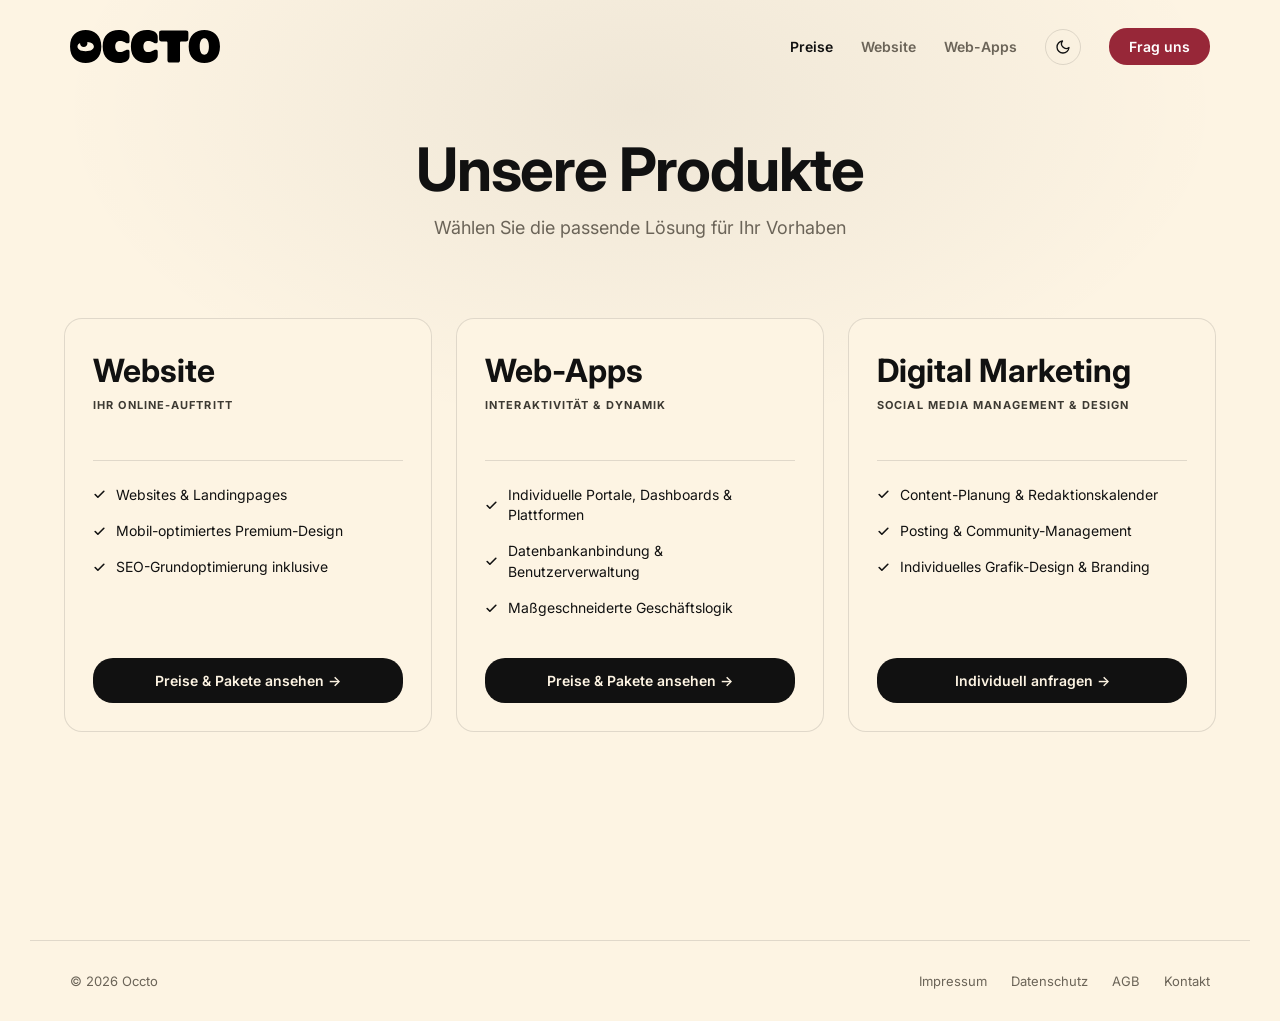
==== commit 7785207c: "Add Tanzschulen pricing page and apply clean look to all pricing pages - New tanzschulen-pricing/ pa" ====
--- a/index.html
+++ b/index.html
@@ -11,7 +11,7 @@
   <link rel="preconnect" href="https://fonts.googleapis.com">
   <link rel="preconnect" href="https://fonts.gstatic.com" crossorigin>
   <link href="https://fonts.googleapis.com/css2?family=Inter:wght@400;500;600;700&display=swap" rel="stylesheet">
-  <link rel="stylesheet" href="shared-assets/style.css">
+  <link rel="stylesheet" href="shared-assets/style.css?v=7">
   <style>
     .product-grid .plan-name {
       font-size: 32px;
@@ -33,7 +33,7 @@
   </style>
 </head>
 
-<body>
+<body class="clean">
   <section data-locked id="root">
     <div class="vignette"></div>
     <canvas class="particles" id="particles"></canvas>
@@ -69,7 +69,7 @@
 
       <div class="grid product-grid" id="grid">
         <!-- Webseiten Teaser -->
-        <div class="card pop is-anim" style="animation-delay: 0.32s; display: flex; flex-direction: column;">
+        <div class="card" style="animation-delay: 0.32s; display: flex; flex-direction: column;">
           <h3 class="plan-name">Website</h3>
           <p class="plan-concept">Ihr Online-Auftritt</p>
 
@@ -111,7 +111,7 @@
         </div>
 
         <!-- Web-Apps Teaser -->
-        <div class="card pop is-anim" style="animation-delay: 0.4s; display: flex; flex-direction: column;">
+        <div class="card" style="animation-delay: 0.4s; display: flex; flex-direction: column;">
           <h3 class="plan-name">Web-Apps</h3>
           <p class="plan-concept">Interaktivität &amp; Dynamik</p>
 
@@ -153,7 +153,7 @@
         </div>
 
         <!-- Digital Marketing Teaser -->
-        <div class="card pop is-anim" style="animation-delay: 0.48s; display: flex; flex-direction: column;">
+        <div class="card" style="animation-delay: 0.48s; display: flex; flex-direction: column;">
           <h3 class="plan-name">Digital Marketing</h3>
           <p class="plan-concept">Social Media Management &amp; Design</p>
 
@@ -209,7 +209,9 @@
 
   <div class="modal-overlay" id="contactModal" hidden>
     <div class="modal-box" role="dialog" aria-modal="true" aria-labelledby="modalTitle">
-      <button class="modal-close" id="modalClose" type="button" aria-label="Schließen">&times;</button>
+      <button class="modal-close" id="modalClose" type="button" aria-label="Schließen">
+        <svg xmlns="http://www.w3.org/2000/svg" viewBox="0 0 24 24" fill="none" stroke="currentColor" stroke-width="2" stroke-linecap="round" stroke-linejoin="round"><line x1="18" y1="6" x2="6" y2="18" /><line x1="6" y1="6" x2="18" y2="18" /></svg>
+      </button>
       <h3 id="modalTitle">Jetzt anfragen</h3>
       <p class="modal-sub">Wir freuen uns auf Ihre Nachricht:</p>
       <div class="modal-contact">
--- a/shared-assets/style.css
+++ b/shared-assets/style.css
@@ -311,6 +311,50 @@
   box-shadow: 0 0 0 3px rgba(var(--overlay-rgb), .08)
 }
 
+/* Segmented toggle: active option as solid button */
+.toggle.toggle-segmented {
+  gap: 4px;
+  padding: 4px;
+  background: var(--card);
+  border: 1px solid var(--border);
+  box-shadow: 0 1px 2px rgba(0, 0, 0, .04)
+}
+
+.toggle.toggle-segmented button {
+  flex-direction: column;
+  gap: 2px;
+  min-width: 132px;
+  padding: 9px 24px;
+  color: var(--muted);
+  font-size: 15px;
+  font-weight: 700;
+  line-height: 1.15
+}
+
+.toggle.toggle-segmented button small {
+  font-size: 10px;
+  font-weight: 600;
+  text-transform: uppercase;
+  letter-spacing: .08em;
+  opacity: .7
+}
+
+.toggle.toggle-segmented button:hover:not(.active) {
+  background: rgba(var(--overlay-rgb), .06);
+  color: var(--text)
+}
+
+.toggle.toggle-segmented button.active {
+  background: var(--btn-primary-bg);
+  color: var(--btn-primary-fg);
+  box-shadow: 0 2px 8px rgba(0, 0, 0, .18)
+}
+
+.toggle.toggle-segmented button:focus-visible {
+  outline: 2px solid #972738;
+  outline-offset: 2px
+}
+
 .save-line {
   font-size: 13px;
   color: var(--muted-soft);
@@ -743,7 +787,8 @@
   padding-top: 32px;
   display: flex;
   flex-direction: column;
-  gap: 14px
+  gap: 16px;
+  padding-bottom: 32px
 }
 
 .legal p {
@@ -765,7 +810,7 @@
 }
 
 .legal-footer {
-  margin-top: 24px;
+  margin-top: 40px;
   padding-top: 24px;
   border-top: 1px solid var(--border)
 }
@@ -1131,11 +1176,11 @@
 .modal-box {
   position: relative;
   width: 100%;
-  max-width: 380px;
+  max-width: 400px;
   background: var(--card-pop);
   border: 1px solid var(--border);
-  border-radius: 16px;
-  padding: 32px 28px;
+  border-radius: 20px;
+  padding: 40px 32px 32px;
   box-shadow: var(--shadow-modal);
   animation: modalPop .22s cubic-bezier(.22, 1, .36, 1)
 }
@@ -1164,49 +1209,53 @@
 
 .modal-close {
   position: absolute;
-  top: 14px;
-  right: 14px;
+  top: 20px;
+  right: 20px;
   width: 32px;
   height: 32px;
   border-radius: 9999px;
-  border: 1px solid var(--border);
+  border: none;
   background: transparent;
-  color: var(--text);
-  font-size: 18px;
-  line-height: 1;
+  color: var(--muted);
   cursor: pointer;
   display: inline-flex;
   align-items: center;
   justify-content: center;
-  transition: background .2s ease
+  transition: background .2s ease, color .2s ease
+}
+
+.modal-close svg {
+  width: 16px;
+  height: 16px
 }
 
 .modal-close:hover {
-  background: rgba(var(--overlay-rgb), .06)
+  background: rgba(var(--overlay-rgb), .06);
+  color: var(--text)
 }
 
 .modal-box h3 {
-  margin: 0 0 8px;
-  font-size: 22px;
+  margin: 0 0 10px;
+  font-size: 24px;
   font-weight: 700;
   letter-spacing: -.01em
 }
 
 .modal-sub {
-  margin: 0 0 24px;
+  margin: 0 0 28px;
   color: var(--muted);
-  font-size: 14px
+  font-size: 14px;
+  line-height: 1.5
 }
 
 .modal-contact {
-  background: rgba(var(--overlay-rgb), .04);
-  border: 1px solid var(--border);
-  border-radius: 12px;
-  padding: 18px 20px
+  background: rgba(var(--overlay-rgb), .035);
+  border-radius: 16px;
+  padding: 22px 22px
 }
 
 .modal-name {
-  margin: 0 0 12px;
+  margin: 0 0 16px;
   font-size: 16px;
   font-weight: 600
 }
@@ -1215,12 +1264,12 @@
   margin: 0;
   display: flex;
   flex-direction: column;
-  gap: 2px;
-  font-size: 14px
+  gap: 4px;
+  font-size: 15px
 }
 
 .modal-line+.modal-line {
-  margin-top: 12px
+  margin-top: 16px
 }
 
 .modal-line span {
@@ -1240,7 +1289,7 @@
 
 @media(max-width:480px) {
   .modal-box {
-    padding: 26px 20px
+    padding: 36px 24px 28px
   }
 }
 
@@ -1302,3 +1351,143 @@
     flex-wrap: wrap
   }
 }
+
+/* ── Clean look (body.clean) ─────────────────────────
+   Ruhigere, minimalistische Variante für alle Preisseiten */
+.clean .card {
+  padding: 32px 28px 28px;
+  border-radius: 18px;
+  box-shadow: none
+}
+
+.clean button {
+  font-family: inherit
+}
+
+.clean .card.pop,
+.clean .card.pop.is-anim {
+  border-color: #972738;
+  box-shadow: none;
+  transform: none
+}
+
+.clean .card.pop.is-anim {
+  animation-name: fadeUp
+}
+
+.clean .card.pop:hover {
+  transform: translateY(-2px);
+  box-shadow: none;
+  border-color: #972738
+}
+
+[data-theme="dark"] .clean .card.pop,
+[data-theme="dark"] .clean .card.pop:hover {
+  border-color: #e0607a
+}
+
+.clean .badge {
+  top: 30px;
+  right: 28px;
+  background: #972738;
+  color: #fff;
+  border: 0;
+  font-weight: 700;
+  padding: 4px 11px
+}
+
+.clean .badge .dot {
+  display: none
+}
+
+.clean .plan-name {
+  font-size: 22px
+}
+
+.clean .setup,
+.clean .setup-line {
+  display: block;
+  margin: 10px 0 0;
+  padding: 0;
+  background: none;
+  border: 0;
+  border-radius: 0;
+  font-size: 13px;
+  color: var(--muted)
+}
+
+.clean .setup b {
+  color: var(--text);
+  font-weight: 600
+}
+
+.clean .setup-line .old-price,
+.clean .setup .old-price {
+  margin: 0 0 0 4px;
+  opacity: .7
+}
+
+.clean .savings.show {
+  height: auto;
+  margin-top: 8px;
+  padding: 0;
+  background: none;
+  border: 0;
+  font-weight: 600;
+  color: var(--text-soft)
+}
+
+.clean .savings .savings-dot {
+  display: none
+}
+
+.clean .divider {
+  margin: 24px 0
+}
+
+.clean .feat li {
+  font-size: 14px
+}
+
+.clean .deal {
+  box-shadow: none;
+  border-radius: 18px
+}
+
+.clean .addon-card {
+  border-radius: 18px;
+  box-shadow: none
+}
+
+@media(max-width:640px) {
+  .clean .card {
+    padding: 26px 20px 22px
+  }
+
+  .clean .badge {
+    top: 26px;
+    right: 20px
+  }
+}
+
+/* Umschalter schlicht: einzeilig, mit kleiner Überschrift */
+.clean .toggle-label {
+  margin: 0 0 10px;
+  font-size: 13px;
+  font-weight: 500;
+  color: var(--muted)
+}
+
+.clean .toggle.toggle-segmented button {
+  flex-direction: row;
+  min-width: 0;
+  padding: 10px 24px;
+  font-size: 15px;
+  font-weight: 600;
+  line-height: 1.2;
+  letter-spacing: -.005em
+}
+
+.clean .offer-head .toggle.toggle-segmented button {
+  padding: 10px 16px
+}
